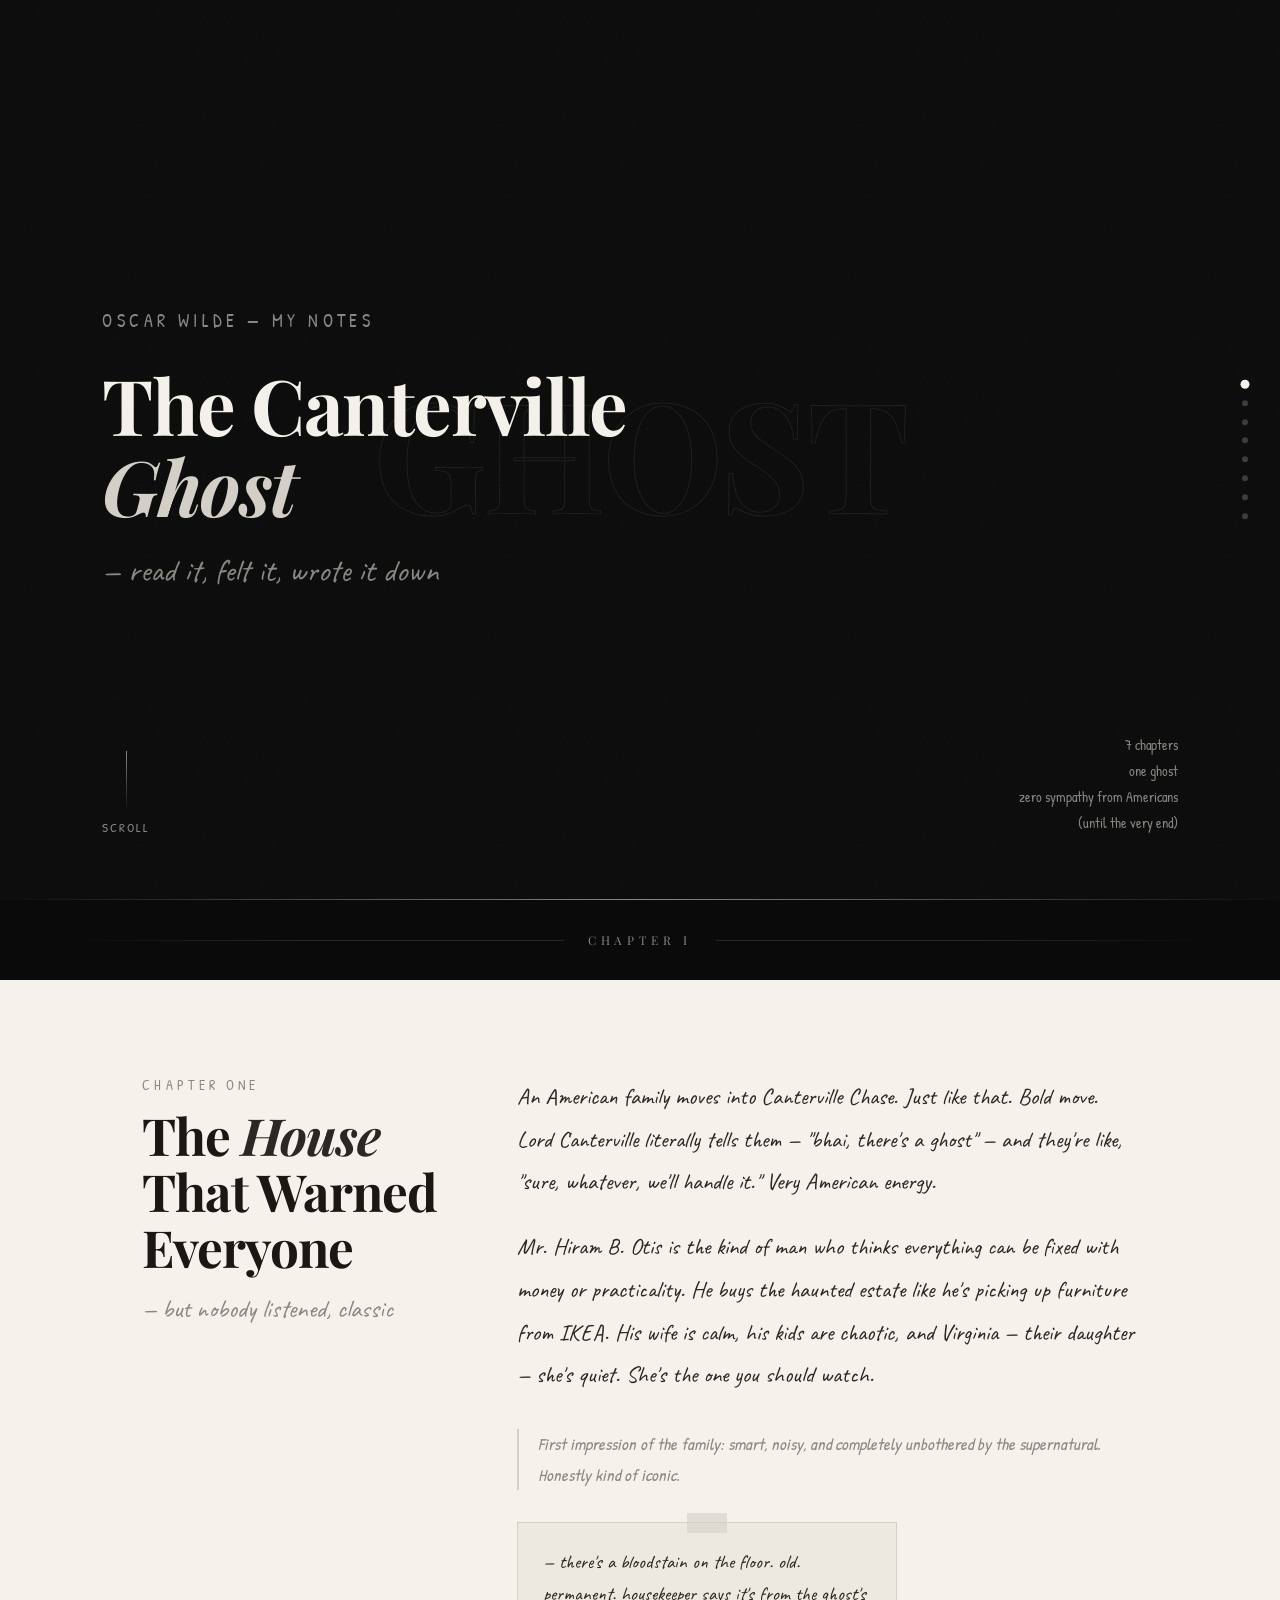
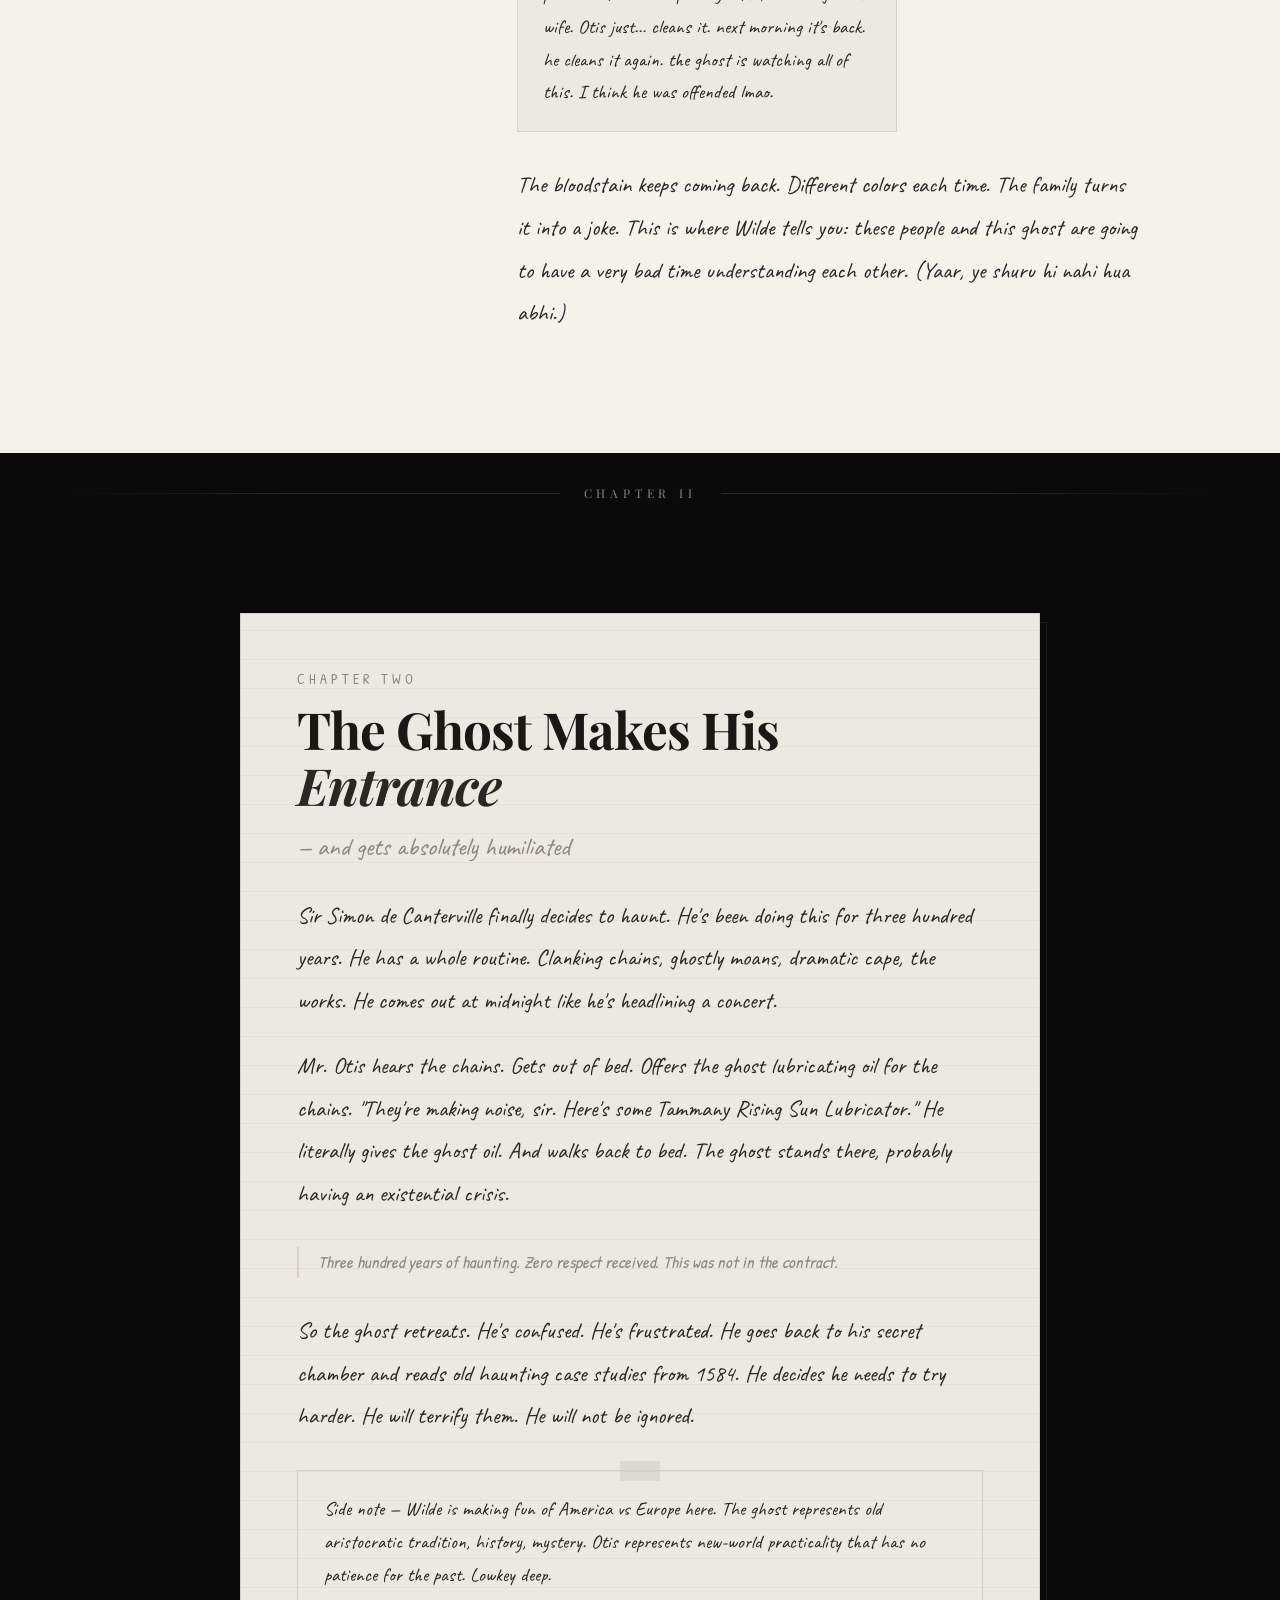
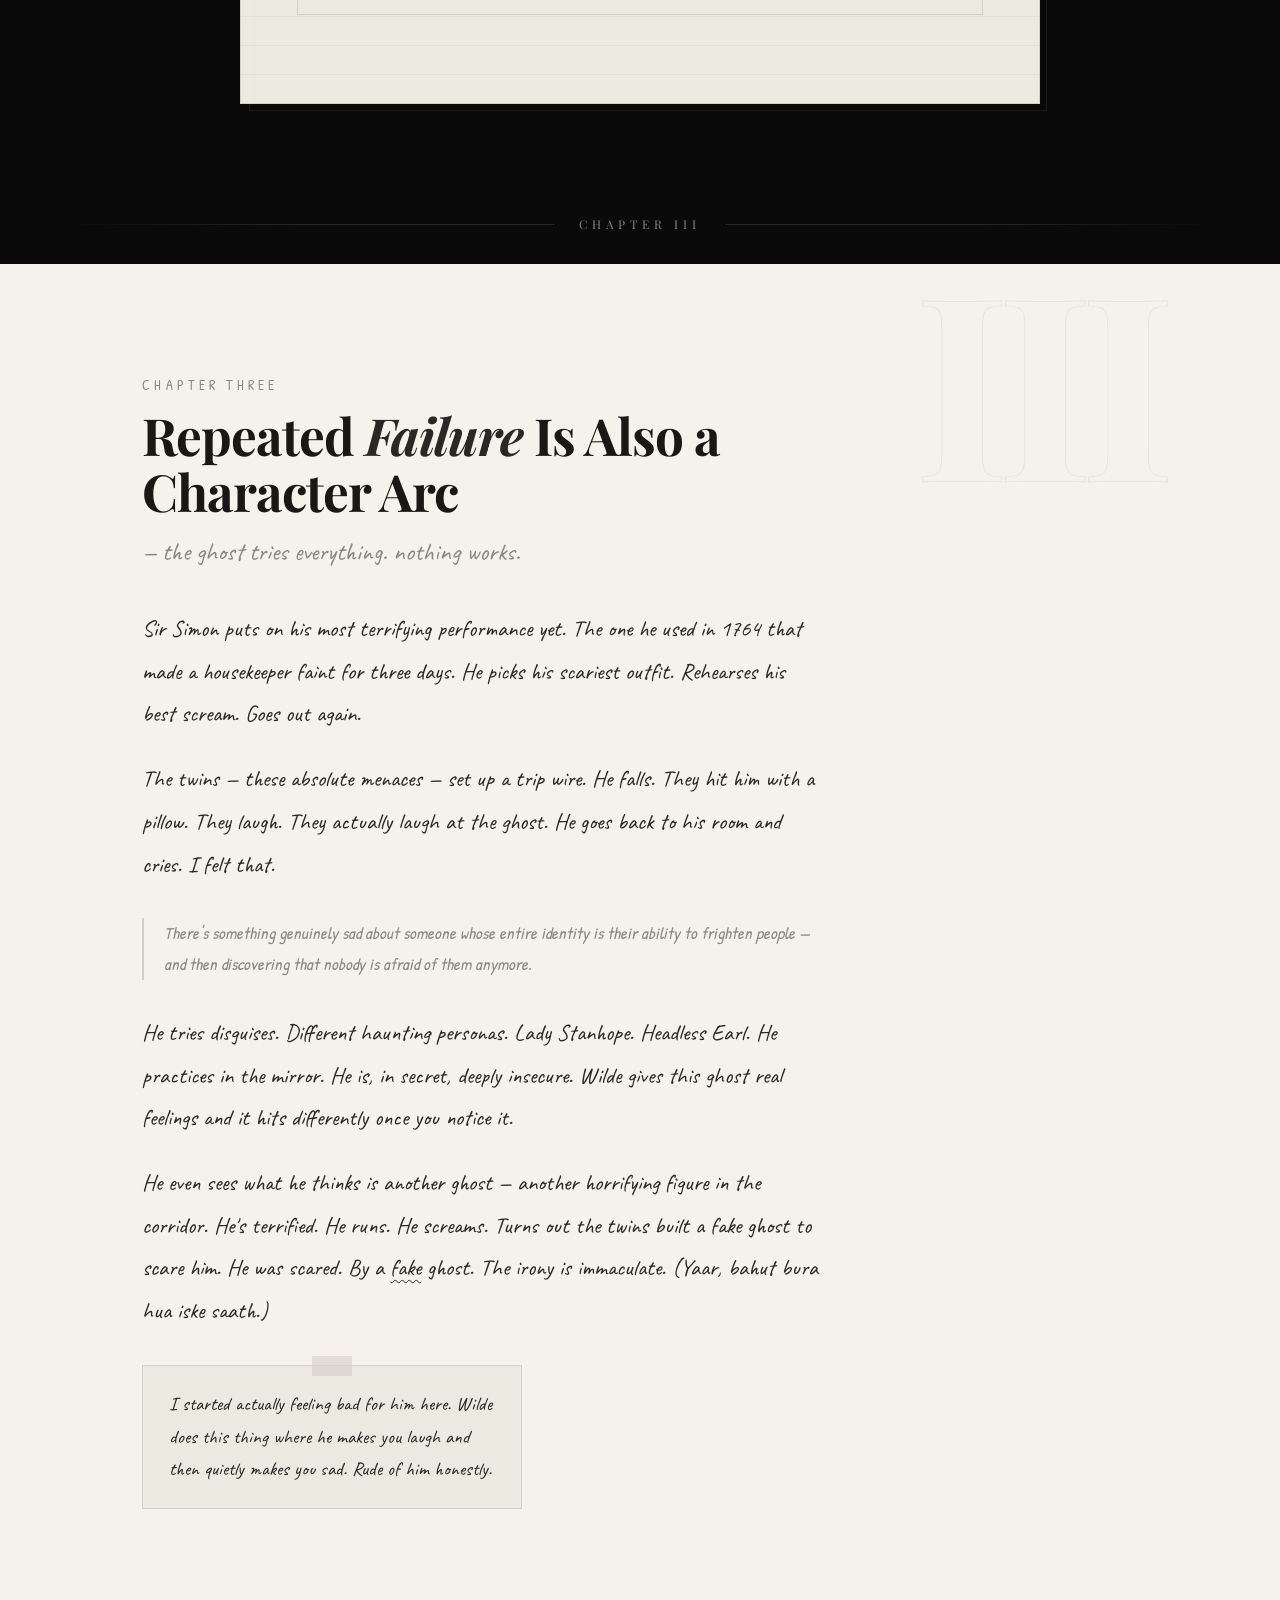
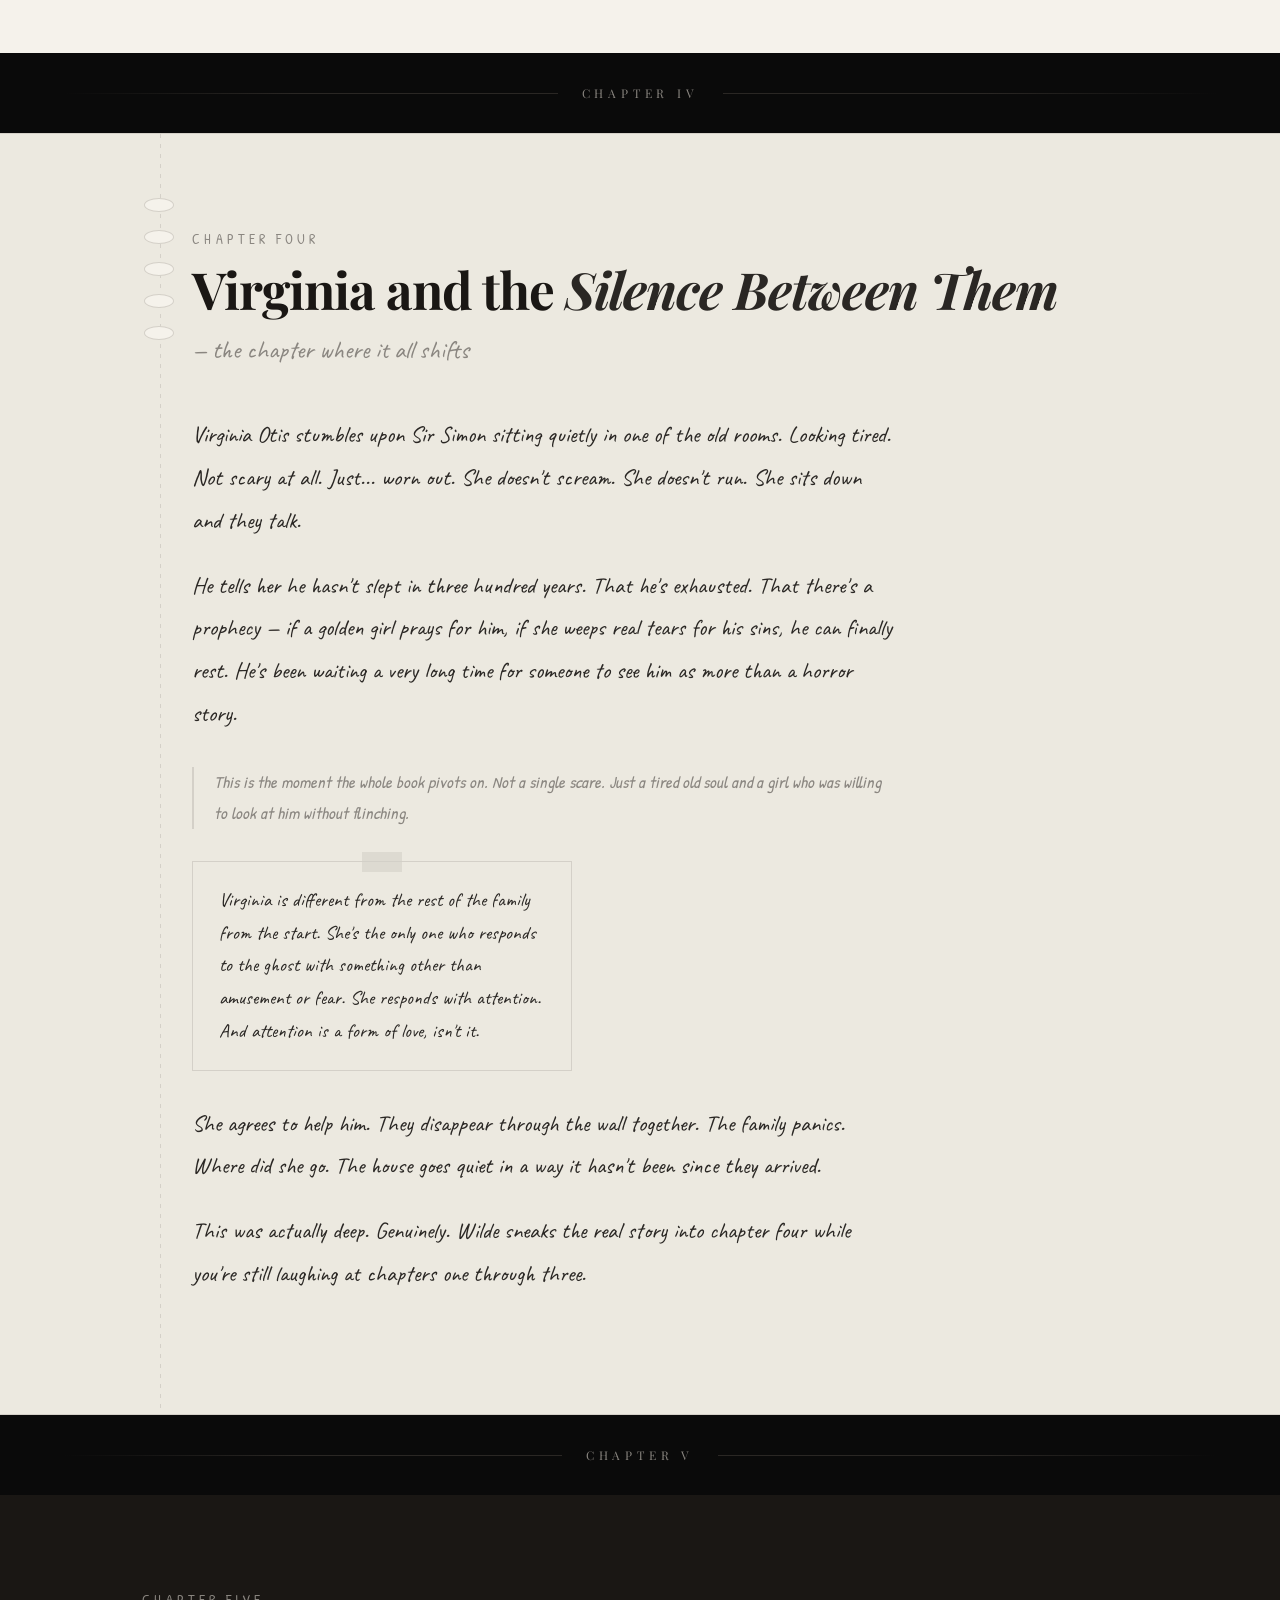
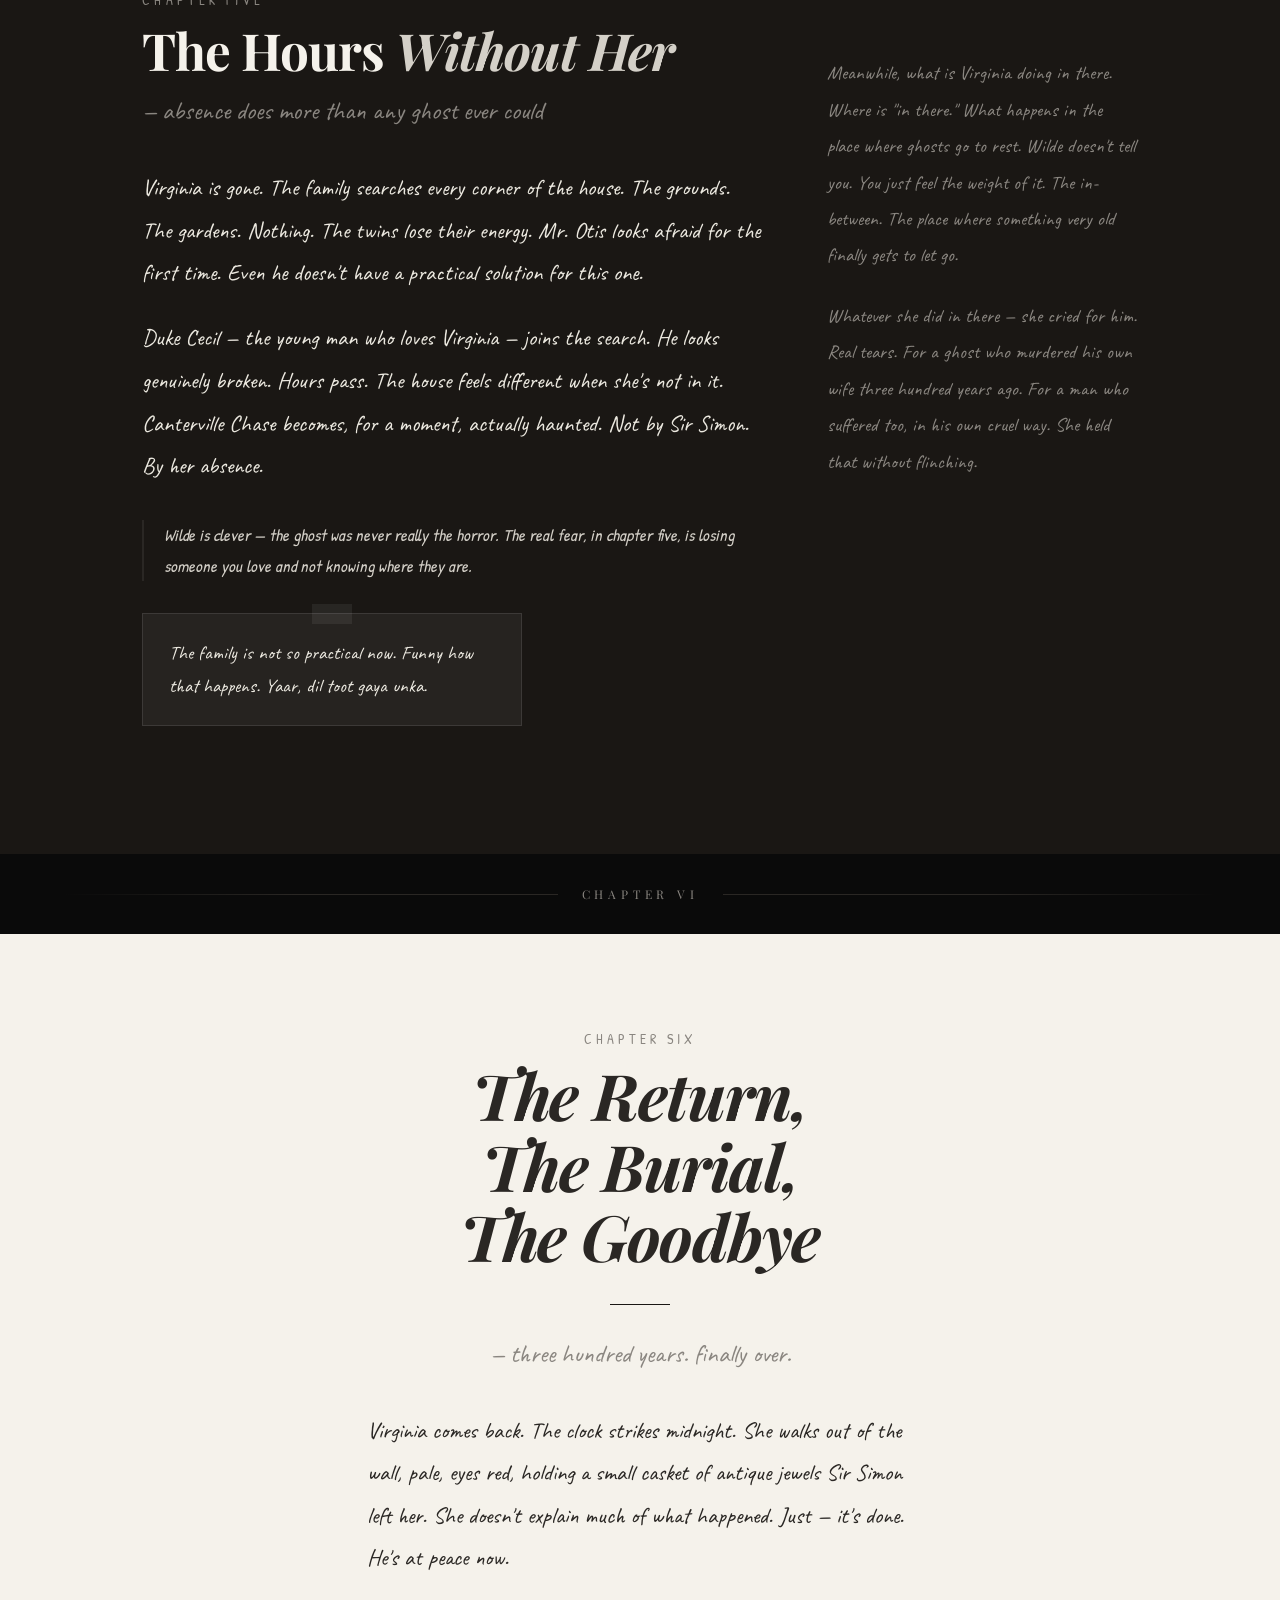
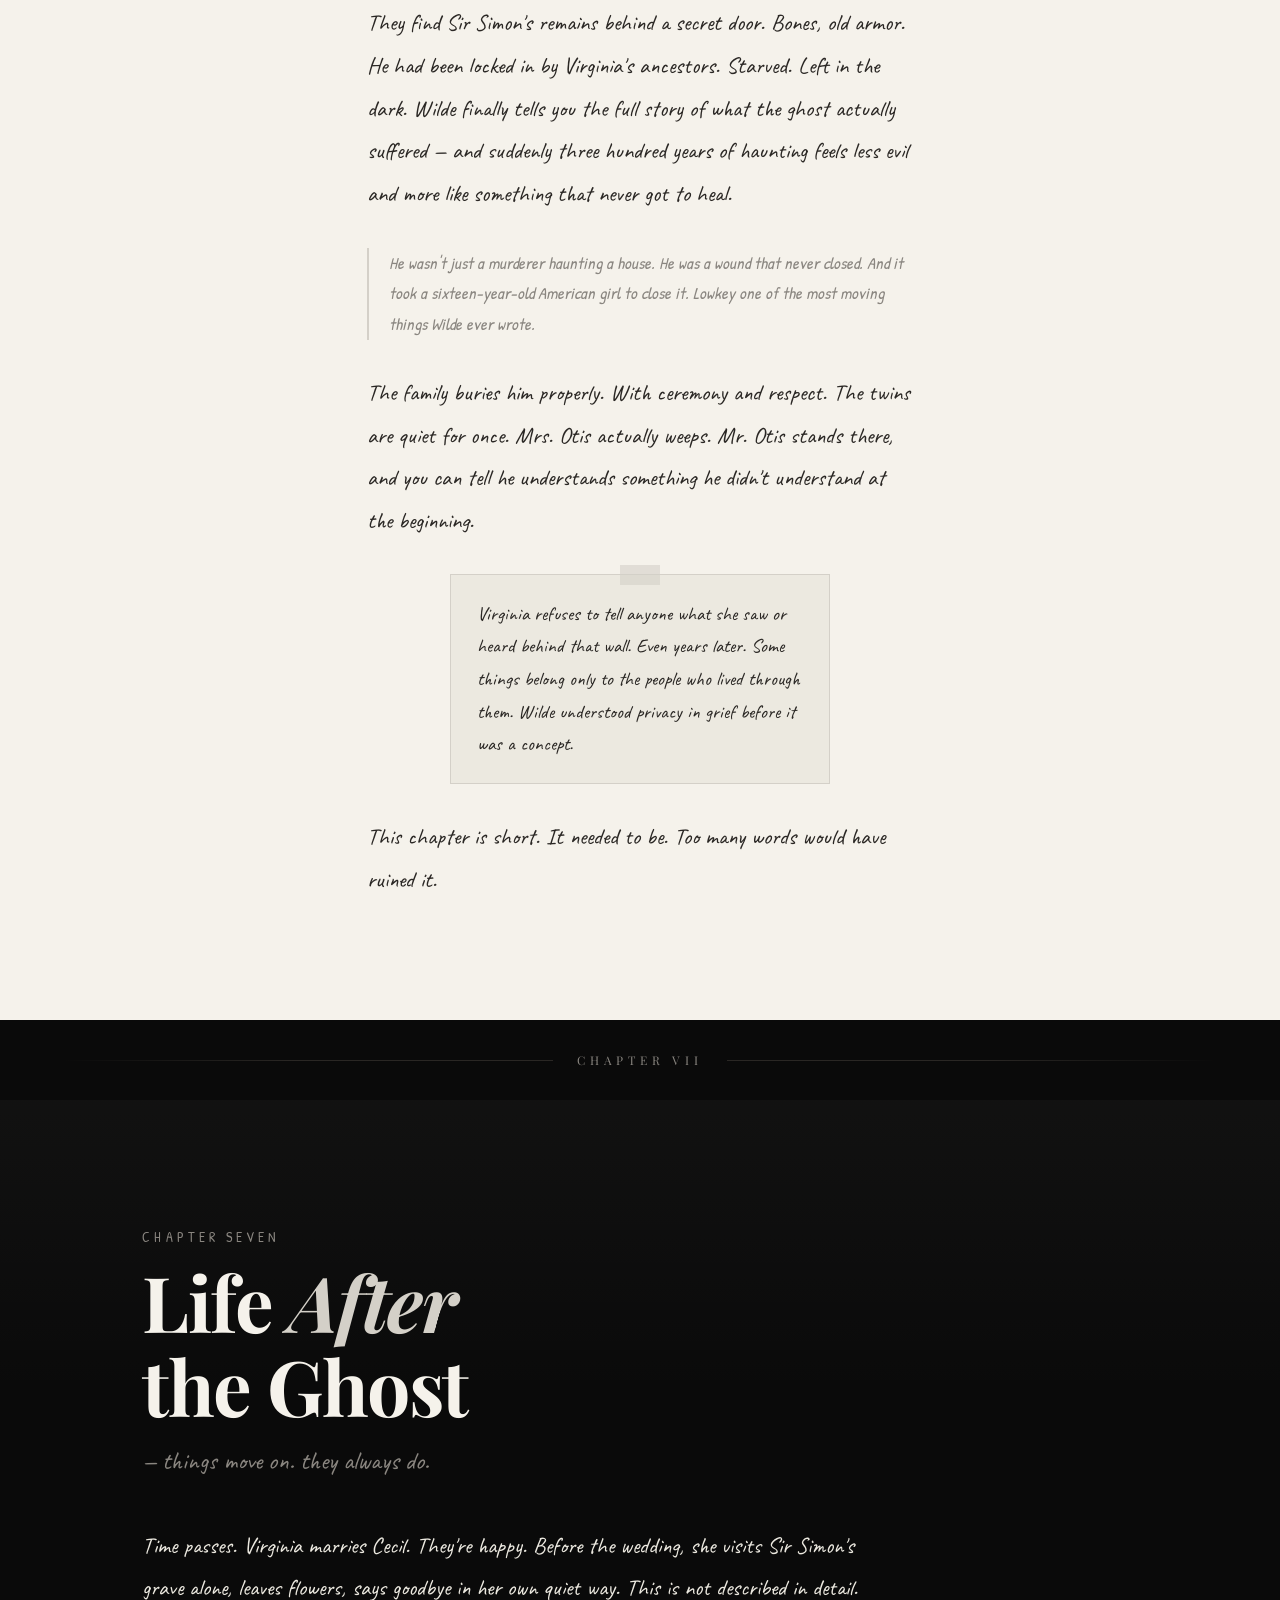
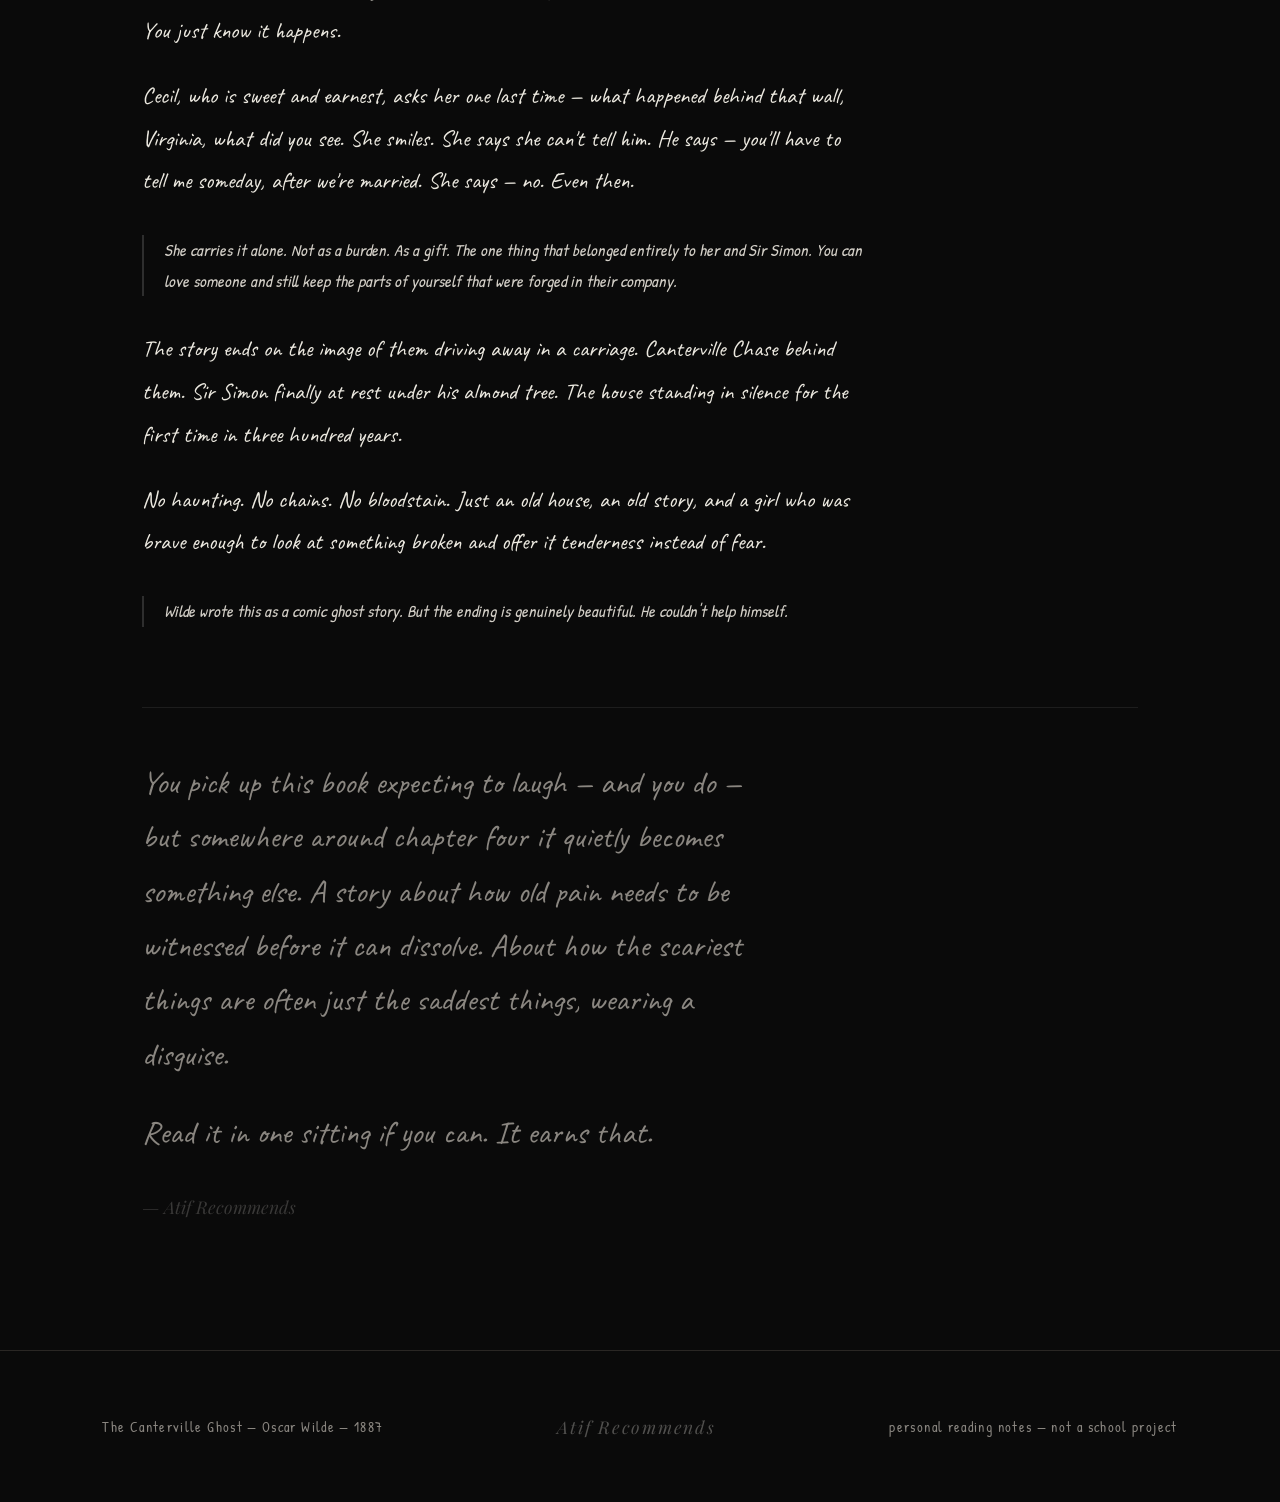
==== canterville-ghost.html @ a8691c20 "add canterville ghost summary page" ====
<!DOCTYPE html>
<html lang="en">
<head>
<meta charset="UTF-8">
<meta name="viewport" content="width=device-width, initial-scale=1.0">
<title>The Canterville Ghost — My Way</title>
<link rel="preconnect" href="https://fonts.googleapis.com">
<link href="https://fonts.googleapis.com/css2?family=Caveat:wght@400;600;700&family=Patrick+Hand&family=Playfair+Display:ital,wght@0,400;0,700;1,400&family=Cormorant+Garamond:ital,wght@0,300;0,400;1,300;1,400&display=swap" rel="stylesheet">

<style>
  :root {
    --black: #0a0a0a;
    --white: #f5f2eb;
    --off-white: #ece9e0;
    --light-gray: #d4d0c8;
    --mid-gray: #8a8680;
    --dark-gray: #2a2724;
    --ink: #1a1714;
  }

  * {
    margin: 0;
    padding: 0;
    box-sizing: border-box;
  }

  html {
    scroll-behavior: smooth;
  }

  body {
    background-color: var(--black);
    color: var(--ink);
    font-family: 'Cormorant Garamond', serif;
    overflow-x: hidden;
    cursor: default;
  }

  /* GRAIN OVERLAY */
  body::before {
    content: '';
    position: fixed;
    top: 0; left: 0;
    width: 100%; height: 100%;
    pointer-events: none;
    z-index: 9999;
    opacity: 0.045;
    background-image: url("data:image/svg+xml,%3Csvg viewBox='0 0 256 256' xmlns='http://www.w3.org/2000/svg'%3E%3Cfilter id='noise'%3E%3CfeTurbulence type='fractalNoise' baseFrequency='0.9' numOctaves='4' stitchTiles='stitch'/%3E%3C/filter%3E%3Crect width='100%25' height='100%25' filter='url(%23noise)'/%3E%3C/svg%3E");
    background-repeat: repeat;
    background-size: 180px;
  }

  /* LANDING SECTION */
  .landing {
    min-height: 100vh;
    background-color: var(--black);
    display: flex;
    flex-direction: column;
    justify-content: center;
    align-items: flex-start;
    padding: 0 8vw;
    position: relative;
    overflow: hidden;
  }

  .landing::after {
    content: '';
    position: absolute;
    bottom: 0; left: 0;
    width: 100%; height: 1px;
    background: linear-gradient(90deg, transparent, var(--mid-gray), transparent);
  }

  .landing-ghost-text {
    font-family: 'Playfair Display', serif;
    font-size: clamp(5rem, 12vw, 14rem);
    font-weight: 700;
    color: transparent;
    -webkit-text-stroke: 1px rgba(245, 242, 235, 0.08);
    position: absolute;
    top: 50%;
    left: 50%;
    transform: translate(-50%, -50%);
    white-space: nowrap;
    letter-spacing: -0.02em;
    pointer-events: none;
    user-select: none;
  }

  .landing-eyebrow {
    font-family: 'Patrick Hand', cursive;
    font-size: clamp(0.85rem, 1.5vw, 1.1rem);
    color: var(--mid-gray);
    letter-spacing: 0.25em;
    text-transform: uppercase;
    margin-bottom: 2rem;
    opacity: 0;
    transform: translateY(20px);
    animation: fadeUp 1s ease 0.3s forwards;
  }

  .landing-title {
    font-family: 'Playfair Display', serif;
    font-size: clamp(2.5rem, 6vw, 7rem);
    font-weight: 700;
    color: var(--white);
    line-height: 1.05;
    letter-spacing: -0.02em;
    max-width: 900px;
    opacity: 0;
    transform: translateY(30px);
    animation: fadeUp 1.1s ease 0.5s forwards;
  }

  .landing-title em {
    font-style: italic;
    color: var(--light-gray);
  }

  .landing-subtitle {
    font-family: 'Caveat', cursive;
    font-size: clamp(1.1rem, 2.5vw, 2rem);
    color: var(--mid-gray);
    margin-top: 1.5rem;
    opacity: 0;
    transform: translateY(20px);
    animation: fadeUp 1s ease 0.8s forwards;
  }

  .landing-meta {
    position: absolute;
    bottom: 4rem;
    right: 8vw;
    text-align: right;
    opacity: 0;
    animation: fadeUp 1s ease 1.2s forwards;
  }

  .landing-meta p {
    font-family: 'Patrick Hand', cursive;
    font-size: 0.9rem;
    color: var(--mid-gray);
    line-height: 1.8;
  }

  .scroll-hint {
    position: absolute;
    bottom: 4rem;
    left: 8vw;
    opacity: 0;
    animation: fadeUp 1s ease 1.5s forwards;
    display: flex;
    flex-direction: column;
    align-items: center;
    gap: 0.5rem;
  }

  .scroll-hint span {
    font-family: 'Patrick Hand', cursive;
    font-size: 0.8rem;
    color: var(--mid-gray);
    letter-spacing: 0.15em;
    text-transform: uppercase;
  }

  .scroll-line {
    width: 1px;
    height: 60px;
    background: linear-gradient(to bottom, var(--mid-gray), transparent);
    animation: scrollPulse 2s ease-in-out infinite;
  }

  @keyframes scrollPulse {
    0%, 100% { opacity: 0.4; transform: scaleY(1); }
    50% { opacity: 1; transform: scaleY(1.2); }
  }

  /* PAGE DIVIDER */
  .page-divider {
    width: 100%;
    height: 80px;
    background-color: var(--black);
    display: flex;
    align-items: center;
    justify-content: center;
    position: relative;
    overflow: hidden;
  }

  .page-divider::before {
    content: '';
    position: absolute;
    top: 50%;
    left: 5%;
    right: 5%;
    height: 1px;
    background: linear-gradient(90deg, transparent, var(--dark-gray) 20%, var(--dark-gray) 80%, transparent);
  }

  .page-divider .chapter-number {
    font-family: 'Playfair Display', serif;
    font-size: 0.75rem;
    letter-spacing: 0.4em;
    text-transform: uppercase;
    color: var(--mid-gray);
    background-color: var(--black);
    padding: 0 1.5rem;
    position: relative;
    z-index: 1;
  }

  /* CHAPTER SECTIONS */
  .chapter {
    background-color: var(--white);
    position: relative;
    overflow: hidden;
  }

  .chapter-inner {
    max-width: 1200px;
    margin: 0 auto;
    padding: 6rem 8vw;
  }

  .chapter-header {
    margin-bottom: 3rem;
  }

  .chapter-num {
    font-family: 'Patrick Hand', cursive;
    font-size: 0.85rem;
    letter-spacing: 0.3em;
    text-transform: uppercase;
    color: var(--mid-gray);
    margin-bottom: 0.8rem;
    display: block;
  }

  .chapter-title {
    font-family: 'Playfair Display', serif;
    font-size: clamp(2rem, 4vw, 3.5rem);
    font-weight: 700;
    color: var(--ink);
    line-height: 1.1;
    letter-spacing: -0.02em;
  }

  .chapter-title em {
    font-style: italic;
    color: var(--dark-gray);
  }

  .chapter-tagline {
    font-family: 'Caveat', cursive;
    font-size: clamp(1.1rem, 2vw, 1.6rem);
    color: var(--mid-gray);
    margin-top: 1rem;
    font-weight: 400;
  }

  .chapter-body {
    font-family: 'Caveat', cursive;
    font-size: clamp(1.1rem, 1.8vw, 1.45rem);
    color: var(--dark-gray);
    line-height: 1.85;
  }

  .chapter-body p {
    margin-bottom: 1.4rem;
  }

  .punch {
    font-family: 'Patrick Hand', cursive;
    font-size: clamp(0.85rem, 1.3vw, 1.05rem);
    color: var(--mid-gray);
    border-left: 2px solid var(--light-gray);
    padding-left: 1.2rem;
    margin: 2rem 0;
    font-style: italic;
    display: block;
  }

  /* VISUAL VARIATIONS PER CHAPTER */

  /* Chapter 1 — full white, tight layout */
  .ch1 {
    background-color: var(--white);
  }

  .ch1 .chapter-inner {
    display: grid;
    grid-template-columns: 1fr 2fr;
    gap: 4rem;
    align-items: start;
  }

  .ch1 .chapter-header {
    position: sticky;
    top: 3rem;
  }

  /* Chapter 2 — off-white, bordered card */
  .ch2 {
    background-color: var(--black);
  }

  .ch2 .chapter-inner {
    padding-top: 5rem;
    padding-bottom: 5rem;
  }

  .ch2 .chapter-card {
    background-color: var(--off-white);
    border: 1px solid var(--light-gray);
    padding: 3.5rem;
    max-width: 800px;
    margin: 0 auto;
    position: relative;
  }

  .ch2 .chapter-card::before {
    content: '';
    position: absolute;
    top: 8px; left: 8px; right: -8px; bottom: -8px;
    border: 1px solid rgba(255,255,255,0.07);
    pointer-events: none;
  }

  .ch2 .chapter-card::after {
    content: '';
    position: absolute;
    top: 0; left: 0; right: 0; bottom: 0;
    background: repeating-linear-gradient(
      0deg,
      transparent,
      transparent 28px,
      rgba(0,0,0,0.04) 28px,
      rgba(0,0,0,0.04) 29px
    );
    pointer-events: none;
  }

  /* Chapter 3 — split layout, large number */
  .ch3 {
    background-color: var(--white);
  }

  .ch3 .chapter-inner {
    padding-top: 7rem;
    padding-bottom: 7rem;
    position: relative;
  }

  .ch3 .bg-number {
    position: absolute;
    top: -1rem;
    right: 6vw;
    font-family: 'Playfair Display', serif;
    font-size: clamp(8rem, 20vw, 22rem);
    font-weight: 700;
    color: transparent;
    -webkit-text-stroke: 1px rgba(0,0,0,0.06);
    line-height: 1;
    pointer-events: none;
    user-select: none;
    letter-spacing: -0.05em;
  }

  .ch3 .content-wrap {
    max-width: 680px;
  }

  /* Chapter 4 — notebook spiral feel */
  .ch4 {
    background-color: var(--off-white);
    border-top: 1px solid var(--light-gray);
    border-bottom: 1px solid var(--light-gray);
  }

  .ch4 .chapter-inner {
    padding-left: calc(8vw + 50px);
    position: relative;
  }

  .ch4 .spiral-line {
    position: absolute;
    left: calc(8vw + 18px);
    top: 0;
    bottom: 0;
    width: 1px;
    background: repeating-linear-gradient(
      to bottom,
      var(--light-gray) 0px,
      var(--light-gray) 4px,
      transparent 4px,
      transparent 10px
    );
  }

  .ch4 .spiral-dots {
    position: absolute;
    left: calc(8vw + 2px);
    top: 4rem;
    display: flex;
    flex-direction: column;
    gap: 18px;
  }

  .ch4 .spiral-dot {
    width: 30px;
    height: 14px;
    border: 1px solid var(--light-gray);
    border-radius: 50%;
    background: var(--white);
  }

  /* Chapter 5 — inverted section */
  .ch5 {
    background-color: var(--ink);
    color: var(--white);
  }

  .ch5 .chapter-num {
    color: var(--mid-gray);
  }

  .ch5 .chapter-title {
    color: var(--white);
  }

  .ch5 .chapter-title em {
    color: var(--light-gray);
  }

  .ch5 .chapter-tagline {
    color: var(--mid-gray);
  }

  .ch5 .chapter-body {
    color: var(--off-white);
  }

  .ch5 .punch {
    color: var(--light-gray);
    border-left-color: var(--dark-gray);
  }

  .ch5 .chapter-inner {
    display: grid;
    grid-template-columns: 2fr 1fr;
    gap: 4rem;
    align-items: start;
  }

  /* Chapter 6 — centered, editorial */
  .ch6 {
    background-color: var(--white);
  }

  .ch6 .chapter-inner {
    text-align: center;
    max-width: 750px;
  }

  .ch6 .chapter-body {
    text-align: left;
  }

  .ch6 .chapter-title {
    font-size: clamp(2.5rem, 5vw, 5rem);
  }

  .ch6 .rule-line {
    width: 60px;
    height: 1px;
    background-color: var(--ink);
    margin: 2rem auto;
  }

  /* Chapter 7 — ending section, dramatic */
  .ch7 {
    background-color: var(--black);
    position: relative;
    overflow: hidden;
  }

  .ch7::before {
    content: '';
    position: absolute;
    top: 0; left: 0; right: 0;
    height: 300px;
    background: linear-gradient(to bottom, rgba(245,242,235,0.03), transparent);
  }

  .ch7 .chapter-inner {
    padding-top: 8rem;
    padding-bottom: 8rem;
    position: relative;
  }

  .ch7 .chapter-num {
    color: var(--mid-gray);
  }

  .ch7 .chapter-title {
    color: var(--white);
    font-size: clamp(2.8rem, 6vw, 6rem);
  }

  .ch7 .chapter-title em {
    color: var(--light-gray);
  }

  .ch7 .chapter-tagline {
    color: var(--mid-gray);
  }

  .ch7 .chapter-body {
    color: var(--off-white);
    max-width: 720px;
  }

  .ch7 .punch {
    color: var(--light-gray);
    border-left-color: rgba(255,255,255,0.15);
  }

  .ch7 .end-note {
    margin-top: 5rem;
    padding-top: 3rem;
    border-top: 1px solid rgba(255,255,255,0.08);
  }

  .ch7 .end-note p {
    font-family: 'Caveat', cursive;
    font-size: clamp(1.3rem, 2.5vw, 2rem);
    color: var(--mid-gray);
    max-width: 600px;
    line-height: 1.7;
  }

  .ch7 .end-note .final-sign {
    margin-top: 2rem;
    font-family: 'Playfair Display', serif;
    font-style: italic;
    font-size: 1.1rem;
    color: rgba(245,242,235,0.2);
  }

  /* STICKY NOTE COMPONENT */
  .sticky-note {
    background-color: var(--off-white);
    border: 1px solid var(--light-gray);
    padding: 1.4rem 1.6rem;
    font-family: 'Caveat', cursive;
    font-size: clamp(1rem, 1.5vw, 1.25rem);
    color: var(--dark-gray);
    line-height: 1.7;
    position: relative;
    margin: 2rem 0;
    max-width: 380px;
  }

  .sticky-note::before {
    content: '';
    position: absolute;
    top: -10px;
    left: 50%;
    transform: translateX(-50%);
    width: 40px;
    height: 20px;
    background-color: var(--light-gray);
    opacity: 0.6;
  }

  .ch5 .sticky-note,
  .ch7 .sticky-note {
    background-color: rgba(255,255,255,0.05);
    border-color: rgba(255,255,255,0.1);
    color: var(--off-white);
  }

  .ch5 .sticky-note::before,
  .ch7 .sticky-note::before {
    background-color: rgba(255,255,255,0.1);
  }

  /* UNDERLINE SCRIBBLE */
  .scribble-underline {
    text-decoration: underline;
    text-decoration-style: wavy;
    text-underline-offset: 4px;
    text-decoration-thickness: 1px;
  }

  /* SCROLL REVEAL ANIMATION */
  .reveal {
    opacity: 0;
    transform: translateY(40px);
    transition: opacity 0.9s ease, transform 0.9s ease;
  }

  .reveal.visible {
    opacity: 1;
    transform: translateY(0);
  }

  .reveal-left {
    opacity: 0;
    transform: translateX(-30px);
    transition: opacity 0.9s ease, transform 0.9s ease;
  }

  .reveal-left.visible {
    opacity: 1;
    transform: translateX(0);
  }

  /* FOOTER */
  .footer {
    background-color: var(--black);
    padding: 4rem 8vw;
    border-top: 1px solid var(--dark-gray);
    display: flex;
    justify-content: space-between;
    align-items: center;
    flex-wrap: wrap;
    gap: 1rem;
  }

  .footer p {
    font-family: 'Patrick Hand', cursive;
    font-size: 0.85rem;
    color: var(--mid-gray);
    letter-spacing: 0.1em;
  }

  .footer .brand {
    font-family: 'Playfair Display', serif;
    font-style: italic;
    color: rgba(245,242,235,0.3);
    font-size: 1.1rem;
  }

  /* NAV DOT */
  .side-nav {
    position: fixed;
    right: 2rem;
    top: 50%;
    transform: translateY(-50%);
    display: flex;
    flex-direction: column;
    gap: 0.8rem;
    z-index: 100;
  }

  .side-nav a {
    width: 6px;
    height: 6px;
    border-radius: 50%;
    background-color: rgba(255,255,255,0.2);
    display: block;
    transition: all 0.3s ease;
    position: relative;
  }

  .side-nav a:hover,
  .side-nav a.active {
    background-color: var(--white);
    transform: scale(1.5);
  }

  .side-nav a::after {
    content: attr(data-label);
    position: absolute;
    right: 16px;
    top: 50%;
    transform: translateY(-50%);
    font-family: 'Patrick Hand', cursive;
    font-size: 0.7rem;
    color: var(--mid-gray);
    white-space: nowrap;
    opacity: 0;
    transition: opacity 0.3s ease;
    pointer-events: none;
  }

  .side-nav a:hover::after {
    opacity: 1;
  }

  /* KEYFRAMES */
  @keyframes fadeUp {
    to {
      opacity: 1;
      transform: translateY(0);
    }
  }

  /* MOBILE */
  @media (max-width: 768px) {
    .ch1 .chapter-inner {
      grid-template-columns: 1fr;
      gap: 2rem;
    }

    .ch1 .chapter-header {
      position: static;
    }

    .ch5 .chapter-inner {
      grid-template-columns: 1fr;
      gap: 2rem;
    }

    .ch4 .spiral-dots {
      display: none;
    }

    .ch2 .chapter-card {
      padding: 2rem;
    }

    .side-nav {
      display: none;
    }

    .landing-meta {
      display: none;
    }

    .footer {
      flex-direction: column;
      text-align: center;
    }
  }

  @media (max-width: 480px) {
    .chapter-inner {
      padding: 4rem 6vw;
    }

    .ch4 .chapter-inner {
      padding-left: 6vw;
    }
  }
</style>
</head>

<body>

<!-- SIDE NAV -->
<nav class="side-nav" aria-label="Chapter navigation">
  <a href="#landing" data-label="Cover"></a>
  <a href="#ch1" data-label="Chapter I"></a>
  <a href="#ch2" data-label="Chapter II"></a>
  <a href="#ch3" data-label="Chapter III"></a>
  <a href="#ch4" data-label="Chapter IV"></a>
  <a href="#ch5" data-label="Chapter V"></a>
  <a href="#ch6" data-label="Chapter VI"></a>
  <a href="#ch7" data-label="Chapter VII"></a>
</nav>

<!-- LANDING -->
<section class="landing" id="landing">
  <div class="landing-ghost-text">GHOST</div>
  <p class="landing-eyebrow">Oscar Wilde &mdash; My Notes</p>
  <h1 class="landing-title">The Canterville<br><em>Ghost</em></h1>
  <p class="landing-subtitle">— read it, felt it, wrote it down</p>

  <div class="landing-meta">
    <p>7 chapters</p>
    <p>one ghost</p>
    <p>zero sympathy from Americans</p>
    <p>(until the very end)</p>
  </div>

  <div class="scroll-hint">
    <div class="scroll-line"></div>
    <span>scroll</span>
  </div>
</section>

<!-- DIVIDER 1 -->
<div class="page-divider">
  <span class="chapter-number">Chapter I</span>
</div>

<!-- CHAPTER 1 -->
<section class="chapter ch1" id="ch1">
  <div class="chapter-inner">
    <div class="chapter-header reveal-left">
      <span class="chapter-num">Chapter One</span>
      <h2 class="chapter-title">The <em>House</em> That Warned Everyone</h2>
      <p class="chapter-tagline">— but nobody listened, classic</p>
    </div>

    <div class="chapter-body reveal">
      <p>An American family moves into Canterville Chase. Just like that. Bold move. Lord Canterville literally tells them — "bhai, there's a ghost" — and they're like, "sure, whatever, we'll handle it." Very American energy.</p>

      <p>Mr. Hiram B. Otis is the kind of man who thinks everything can be fixed with money or practicality. He buys the haunted estate like he's picking up furniture from IKEA. His wife is calm, his kids are chaotic, and Virginia — their daughter — she's quiet. She's the one you should watch.</p>

      <span class="punch">First impression of the family: smart, noisy, and completely unbothered by the supernatural. Honestly kind of iconic.</span>

      <div class="sticky-note">
        — there's a bloodstain on the floor. old. permanent. housekeeper says it's from the ghost's wife. Otis just... cleans it. next morning it's back. he cleans it again. the ghost is watching all of this. I think he was offended lmao.
      </div>

      <p>The bloodstain keeps coming back. Different colors each time. The family turns it into a joke. This is where Wilde tells you: these people and this ghost are going to have a very bad time understanding each other. (Yaar, ye shuru hi nahi hua abhi.)</p>
    </div>
  </div>
</section>

<!-- DIVIDER 2 -->
<div class="page-divider">
  <span class="chapter-number">Chapter II</span>
</div>

<!-- CHAPTER 2 -->
<section class="chapter ch2" id="ch2">
  <div class="chapter-inner">
    <div class="chapter-card reveal">
      <span class="chapter-num">Chapter Two</span>
      <h2 class="chapter-title">The Ghost Makes His <em>Entrance</em></h2>
      <p class="chapter-tagline">— and gets absolutely humiliated</p>

      <div class="chapter-body" style="margin-top: 2rem;">
        <p>Sir Simon de Canterville finally decides to haunt. He's been doing this for three hundred years. He has a whole routine. Clanking chains, ghostly moans, dramatic cape, the works. He comes out at midnight like he's headlining a concert.</p>

        <p>Mr. Otis hears the chains. Gets out of bed. Offers the ghost lubricating oil for the chains. "They're making noise, sir. Here's some Tammany Rising Sun Lubricator." He literally gives the ghost oil. And walks back to bed. The ghost stands there, probably having an existential crisis.</p>

        <span class="punch">Three hundred years of haunting. Zero respect received. This was not in the contract.</span>

        <p>So the ghost retreats. He's confused. He's frustrated. He goes back to his secret chamber and reads old haunting case studies from 1584. He decides he needs to try harder. He will terrify them. He will not be ignored.</p>

        <div class="sticky-note" style="max-width: 100%;">
          Side note — Wilde is making fun of America vs Europe here. The ghost represents old aristocratic tradition, history, mystery. Otis represents new-world practicality that has no patience for the past. Lowkey deep.
        </div>
      </div>
    </div>
  </div>
</section>

<!-- DIVIDER 3 -->
<div class="page-divider">
  <span class="chapter-number">Chapter III</span>
</div>

<!-- CHAPTER 3 -->
<section class="chapter ch3" id="ch3">
  <div class="chapter-inner">
    <div class="bg-number">III</div>
    <div class="content-wrap reveal">
      <span class="chapter-num">Chapter Three</span>
      <h2 class="chapter-title">Repeated <em>Failure</em> Is Also a Character Arc</h2>
      <p class="chapter-tagline">— the ghost tries everything. nothing works.</p>

      <div class="chapter-body" style="margin-top: 2.5rem;">
        <p>Sir Simon puts on his most terrifying performance yet. The one he used in 1764 that made a housekeeper faint for three days. He picks his scariest outfit. Rehearses his best scream. Goes out again.</p>

        <p>The twins — these absolute menaces — set up a trip wire. He falls. They hit him with a pillow. They laugh. They actually laugh at the ghost. He goes back to his room and cries. I felt that.</p>

        <span class="punch">There's something genuinely sad about someone whose entire identity is their ability to frighten people — and then discovering that nobody is afraid of them anymore.</span>

        <p>He tries disguises. Different haunting personas. Lady Stanhope. Headless Earl. He practices in the mirror. He is, in secret, deeply insecure. Wilde gives this ghost real feelings and it hits differently once you notice it.</p>

        <p>He even sees what he thinks is another ghost — another horrifying figure in the corridor. He's terrified. He runs. He screams. Turns out the twins built a fake ghost to scare him. He was scared. By a <span class="scribble-underline">fake</span> ghost. The irony is immaculate. (Yaar, bahut bura hua iske saath.)</p>

        <div class="sticky-note">
          I started actually feeling bad for him here. Wilde does this thing where he makes you laugh and then quietly makes you sad. Rude of him honestly.
        </div>
      </div>
    </div>
  </div>
</section>

<!-- DIVIDER 4 -->
<div class="page-divider">
  <span class="chapter-number">Chapter IV</span>
</div>

<!-- CHAPTER 4 -->
<section class="chapter ch4" id="ch4">
  <div class="chapter-inner">
    <div class="spiral-line"></div>
    <div class="spiral-dots">
      <div class="spiral-dot"></div>
      <div class="spiral-dot"></div>
      <div class="spiral-dot"></div>
      <div class="spiral-dot"></div>
      <div class="spiral-dot"></div>
    </div>

    <div class="chapter-header reveal">
      <span class="chapter-num">Chapter Four</span>
      <h2 class="chapter-title">Virginia and the <em>Silence Between Them</em></h2>
      <p class="chapter-tagline">— the chapter where it all shifts</p>
    </div>

    <div class="chapter-body reveal" style="max-width: 700px; margin-top: 2rem;">
      <p>Virginia Otis stumbles upon Sir Simon sitting quietly in one of the old rooms. Looking tired. Not scary at all. Just... worn out. She doesn't scream. She doesn't run. She sits down and they talk.</p>

      <p>He tells her he hasn't slept in three hundred years. That he's exhausted. That there's a prophecy — if a golden girl prays for him, if she weeps real tears for his sins, he can finally rest. He's been waiting a very long time for someone to see him as more than a horror story.</p>

      <span class="punch">This is the moment the whole book pivots on. Not a single scare. Just a tired old soul and a girl who was willing to look at him without flinching.</span>

      <div class="sticky-note">
        Virginia is different from the rest of the family from the start. She's the only one who responds to the ghost with something other than amusement or fear. She responds with attention. And attention is a form of love, isn't it.
      </div>

      <p>She agrees to help him. They disappear through the wall together. The family panics. Where did she go. The house goes quiet in a way it hasn't been since they arrived.</p>

      <p>This was actually deep. Genuinely. Wilde sneaks the real story into chapter four while you're still laughing at chapters one through three.</p>
    </div>
  </div>
</section>

<!-- DIVIDER 5 -->
<div class="page-divider">
  <span class="chapter-number">Chapter V</span>
</div>

<!-- CHAPTER 5 -->
<section class="chapter ch5" id="ch5">
  <div class="chapter-inner">
    <div class="chapter-left reveal">
      <span class="chapter-num">Chapter Five</span>
      <h2 class="chapter-title">The Hours <em>Without Her</em></h2>
      <p class="chapter-tagline">— absence does more than any ghost ever could</p>

      <div class="chapter-body" style="margin-top: 2.5rem;">
        <p>Virginia is gone. The family searches every corner of the house. The grounds. The gardens. Nothing. The twins lose their energy. Mr. Otis looks afraid for the first time. Even he doesn't have a practical solution for this one.</p>

        <p>Duke Cecil — the young man who loves Virginia — joins the search. He looks genuinely broken. Hours pass. The house feels different when she's not in it. Canterville Chase becomes, for a moment, actually haunted. Not by Sir Simon. By her absence.</p>

        <span class="punch">Wilde is clever — the ghost was never really the horror. The real fear, in chapter five, is losing someone you love and not knowing where they are.</span>

        <div class="sticky-note">
          The family is not so practical now. Funny how that happens. Yaar, dil toot gaya unka.
        </div>
      </div>
    </div>

    <div class="chapter-right reveal" style="padding-top: 4rem;">
      <p style="font-family: 'Caveat', cursive; font-size: clamp(1rem, 1.5vw, 1.3rem); color: var(--mid-gray); line-height: 1.9;">
        Meanwhile, what is Virginia doing in there. Where is "in there." What happens in the place where ghosts go to rest. Wilde doesn't tell you. You just feel the weight of it. The in-between. The place where something very old finally gets to let go.
      </p>

      <p style="font-family: 'Caveat', cursive; font-size: clamp(1rem, 1.5vw, 1.3rem); color: var(--mid-gray); line-height: 1.9; margin-top: 1.5rem;">
        Whatever she did in there — she cried for him. Real tears. For a ghost who murdered his own wife three hundred years ago. For a man who suffered too, in his own cruel way. She held that without flinching.
      </p>
    </div>
  </div>
</section>

<!-- DIVIDER 6 -->
<div class="page-divider">
  <span class="chapter-number">Chapter VI</span>
</div>

<!-- CHAPTER 6 -->
<section class="chapter ch6" id="ch6">
  <div class="chapter-inner">
    <div class="reveal">
      <span class="chapter-num">Chapter Six</span>
      <h2 class="chapter-title"><em>The Return,<br>The Burial,<br>The Goodbye</em></h2>
      <div class="rule-line"></div>
      <p class="chapter-tagline">— three hundred years. finally over.</p>
    </div>

    <div class="chapter-body reveal" style="margin-top: 2.5rem;">
      <p>Virginia comes back. The clock strikes midnight. She walks out of the wall, pale, eyes red, holding a small casket of antique jewels Sir Simon left her. She doesn't explain much of what happened. Just — it's done. He's at peace now.</p>

      <p>They find Sir Simon's remains behind a secret door. Bones, old armor. He had been locked in by Virginia's ancestors. Starved. Left in the dark. Wilde finally tells you the full story of what the ghost actually suffered — and suddenly three hundred years of haunting feels less evil and more like something that never got to heal.</p>

      <span class="punch">He wasn't just a murderer haunting a house. He was a wound that never closed. And it took a sixteen-year-old American girl to close it. Lowkey one of the most moving things Wilde ever wrote.</span>

      <p>The family buries him properly. With ceremony and respect. The twins are quiet for once. Mrs. Otis actually weeps. Mr. Otis stands there, and you can tell he understands something he didn't understand at the beginning.</p>

      <div class="sticky-note" style="margin: 2rem auto;">
        Virginia refuses to tell anyone what she saw or heard behind that wall. Even years later. Some things belong only to the people who lived through them. Wilde understood privacy in grief before it was a concept.
      </div>

      <p>This chapter is short. It needed to be. Too many words would have ruined it.</p>
    </div>
  </div>
</section>

<!-- DIVIDER 7 -->
<div class="page-divider">
  <span class="chapter-number">Chapter VII</span>
</div>

<!-- CHAPTER 7 -->
<section class="chapter ch7" id="ch7">
  <div class="chapter-inner">
    <span class="chapter-num">Chapter Seven</span>
    <h2 class="chapter-title reveal">Life <em>After</em><br>the Ghost</h2>
    <p class="chapter-tagline reveal">— things move on. they always do.</p>

    <div class="chapter-body reveal" style="margin-top: 3rem;">
      <p>Time passes. Virginia marries Cecil. They're happy. Before the wedding, she visits Sir Simon's grave alone, leaves flowers, says goodbye in her own quiet way. This is not described in detail. You just know it happens.</p>

      <p>Cecil, who is sweet and earnest, asks her one last time — what happened behind that wall, Virginia, what did you see. She smiles. She says she can't tell him. He says — you'll have to tell me someday, after we're married. She says — no. Even then.</p>

      <span class="punch">She carries it alone. Not as a burden. As a gift. The one thing that belonged entirely to her and Sir Simon. You can love someone and still keep the parts of yourself that were forged in their company.</span>

      <p>The story ends on the image of them driving away in a carriage. Canterville Chase behind them. Sir Simon finally at rest under his almond tree. The house standing in silence for the first time in three hundred years.</p>

      <p>No haunting. No chains. No bloodstain. Just an old house, an old story, and a girl who was brave enough to look at something broken and offer it tenderness instead of fear.</p>

      <span class="punch">Wilde wrote this as a comic ghost story. But the ending is genuinely beautiful. He couldn't help himself.</span>
    </div>

    <div class="end-note reveal">
      <p>You pick up this book expecting to laugh — and you do — but somewhere around chapter four it quietly becomes something else. A story about how old pain needs to be witnessed before it can dissolve. About how the scariest things are often just the saddest things, wearing a disguise.</p>

      <p style="margin-top: 1.5rem;">Read it in one sitting if you can. It earns that.</p>

      <p class="final-sign">— Atif Recommends</p>
    </div>
  </div>
</section>

<!-- FOOTER -->
<footer class="footer">
  <p>The Canterville Ghost &mdash; Oscar Wilde &mdash; 1887</p>
  <p class="brand">Atif Recommends</p>
  <p>personal reading notes &mdash; not a school project</p>
</footer>

<script>
  // SCROLL REVEAL
  const reveals = document.querySelectorAll('.reveal, .reveal-left');
  const observer = new IntersectionObserver((entries) => {
    entries.forEach(entry => {
      if (entry.isIntersecting) {
        entry.target.classList.add('visible');
      }
    });
  }, { threshold: 0.12, rootMargin: '0px 0px -60px 0px' });

  reveals.forEach(el => observer.observe(el));

  // SIDE NAV ACTIVE STATE
  const sections = document.querySelectorAll('section[id]');
  const navLinks = document.querySelectorAll('.side-nav a');

  const sectionObserver = new IntersectionObserver((entries) => {
    entries.forEach(entry => {
      if (entry.isIntersecting) {
        const id = entry.target.getAttribute('id');
        navLinks.forEach(link => {
          link.classList.remove('active');
          if (link.getAttribute('href') === `#${id}`) {
            link.classList.add('active');
          }
        });
      }
    });
  }, { threshold: 0.4 });

  sections.forEach(s => sectionObserver.observe(s));

  // STAGGER REVEAL DELAYS
  document.querySelectorAll('.chapter-inner .reveal').forEach((el, i) => {
    el.style.transitionDelay = `${i * 0.07}s`;
  });
</script>

</body>
</html>
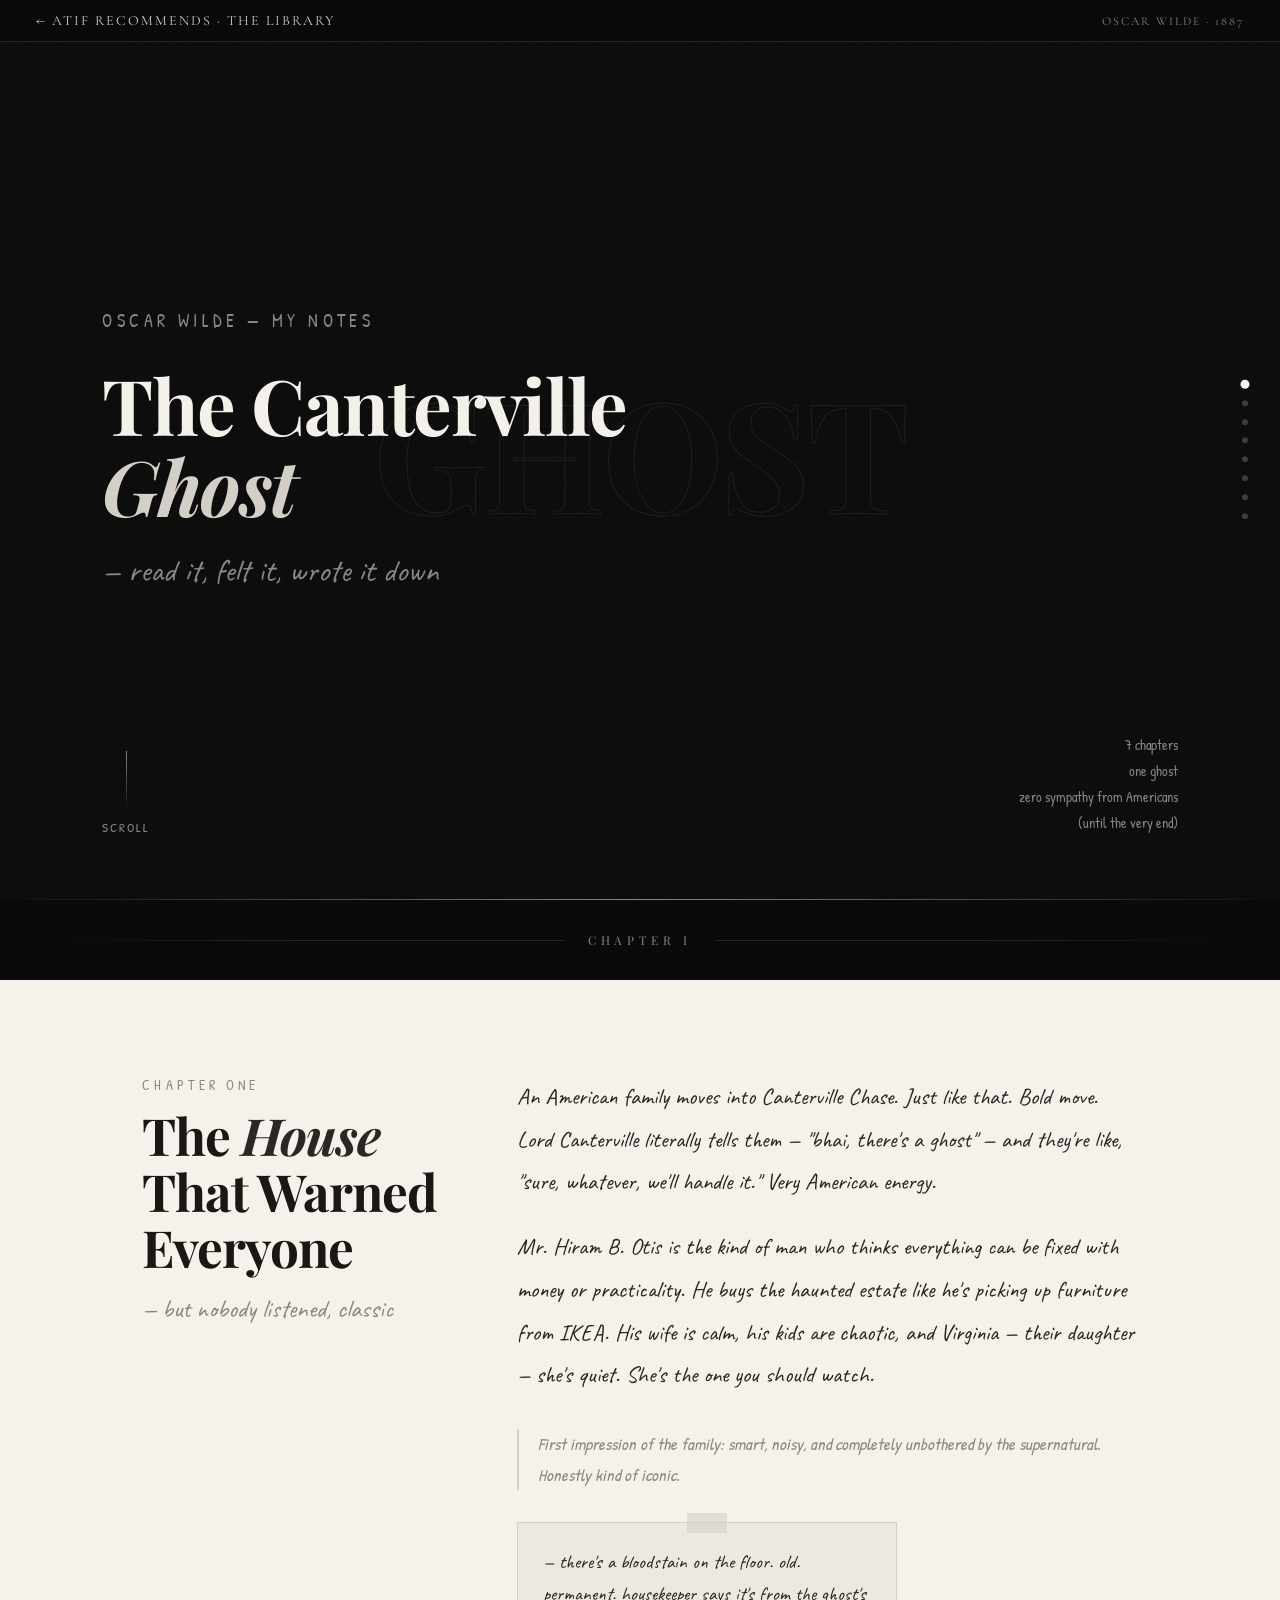
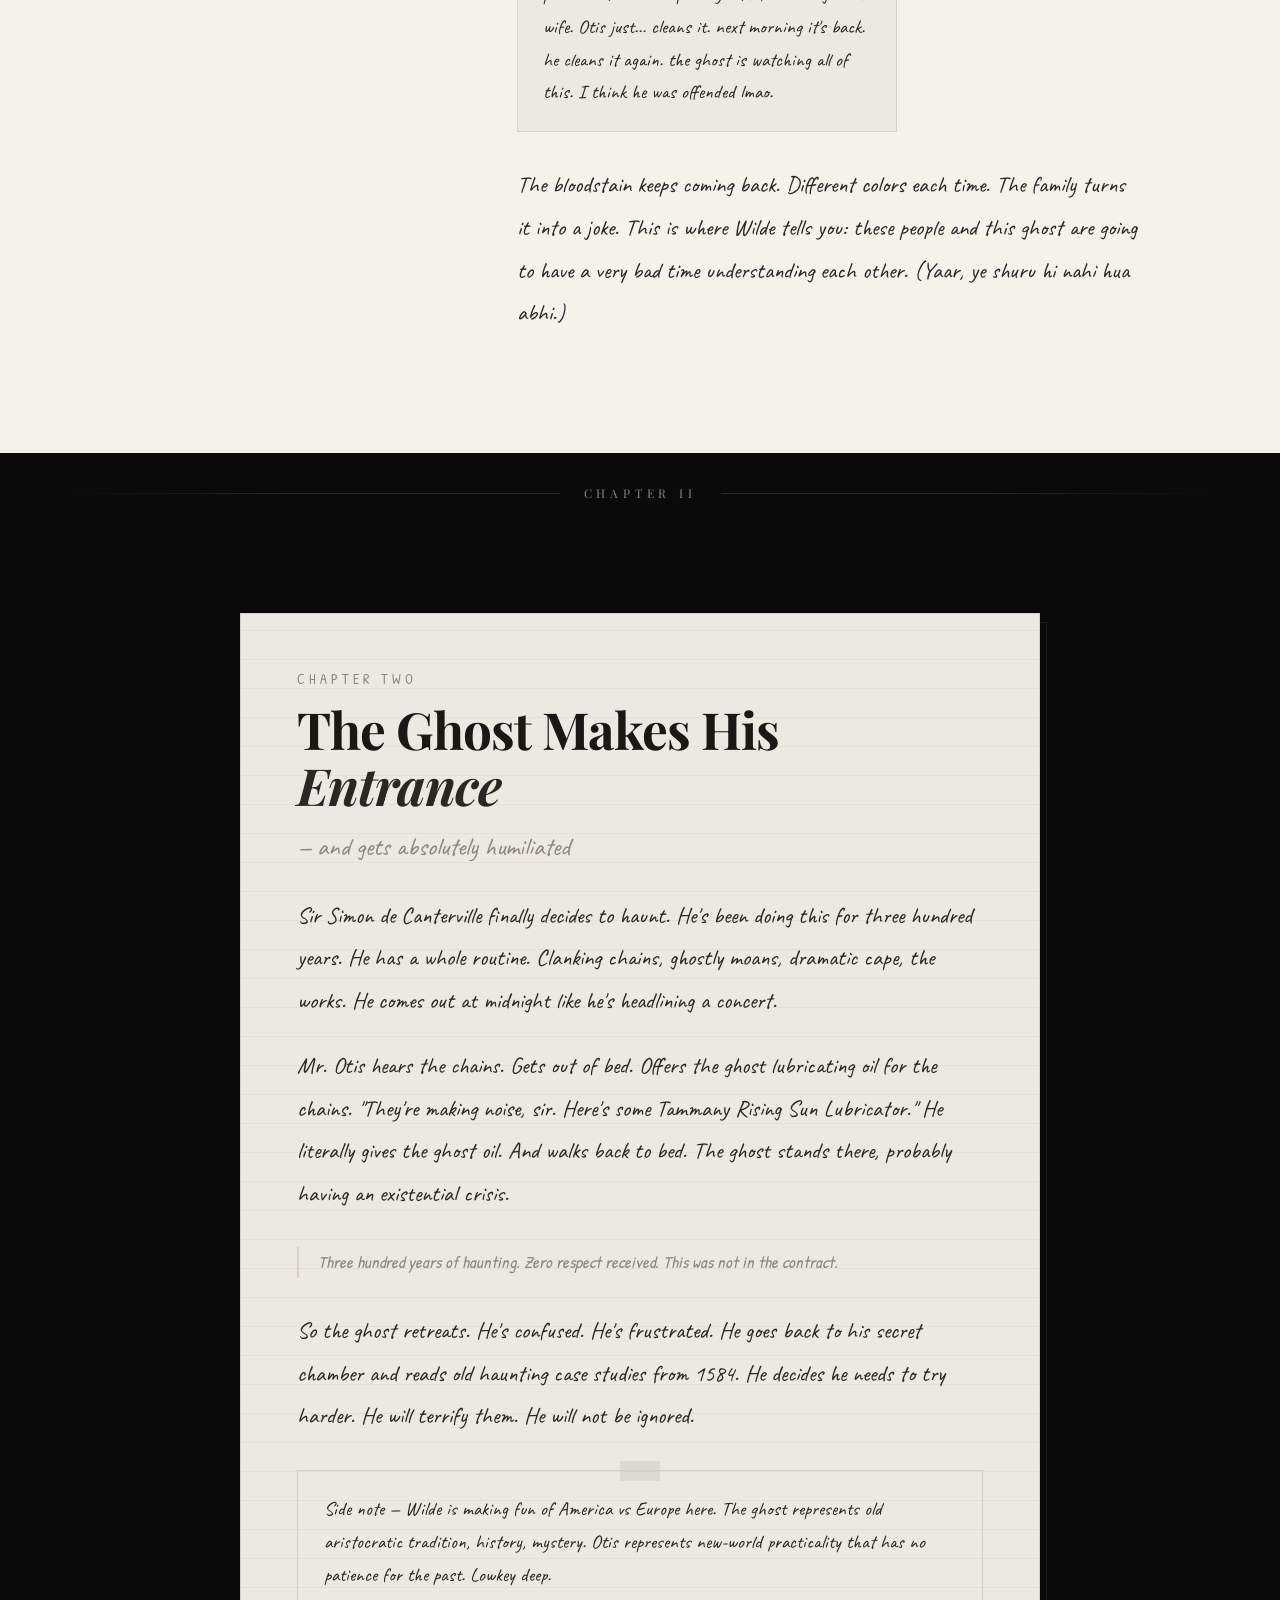
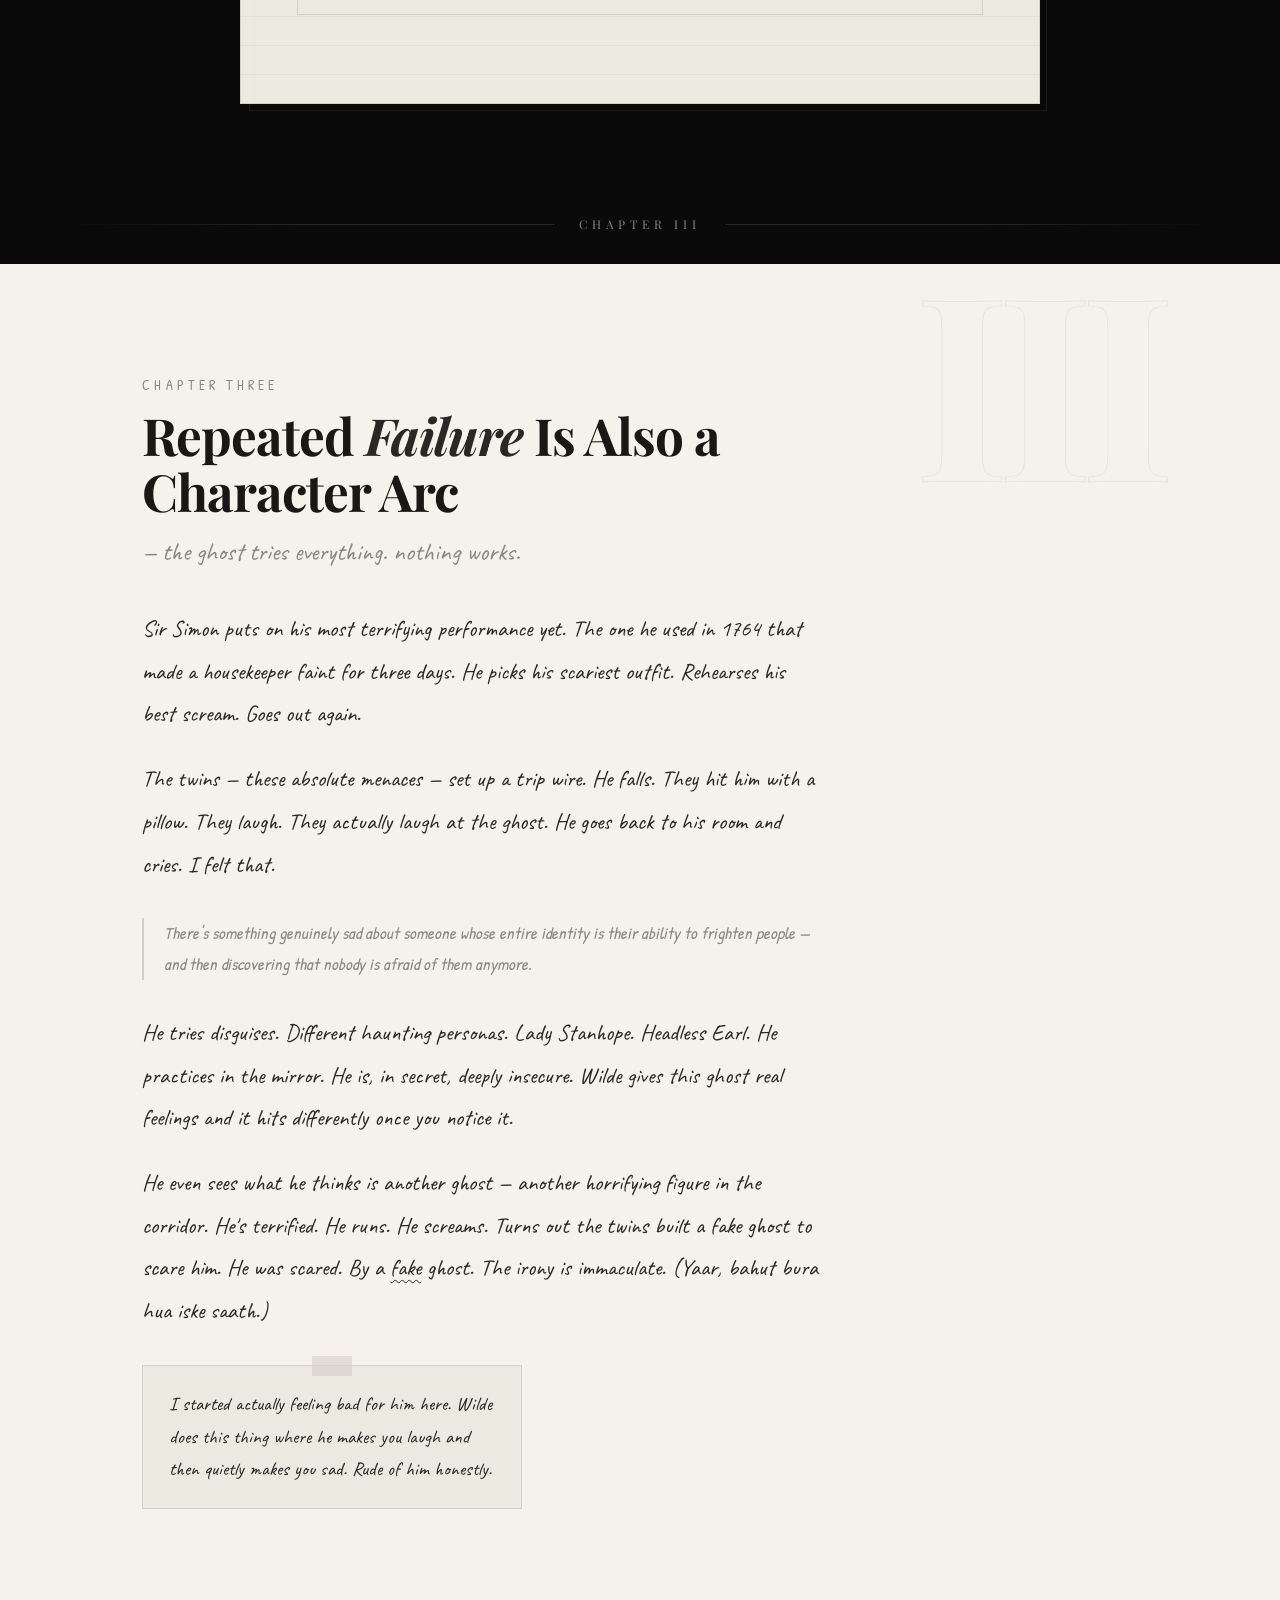
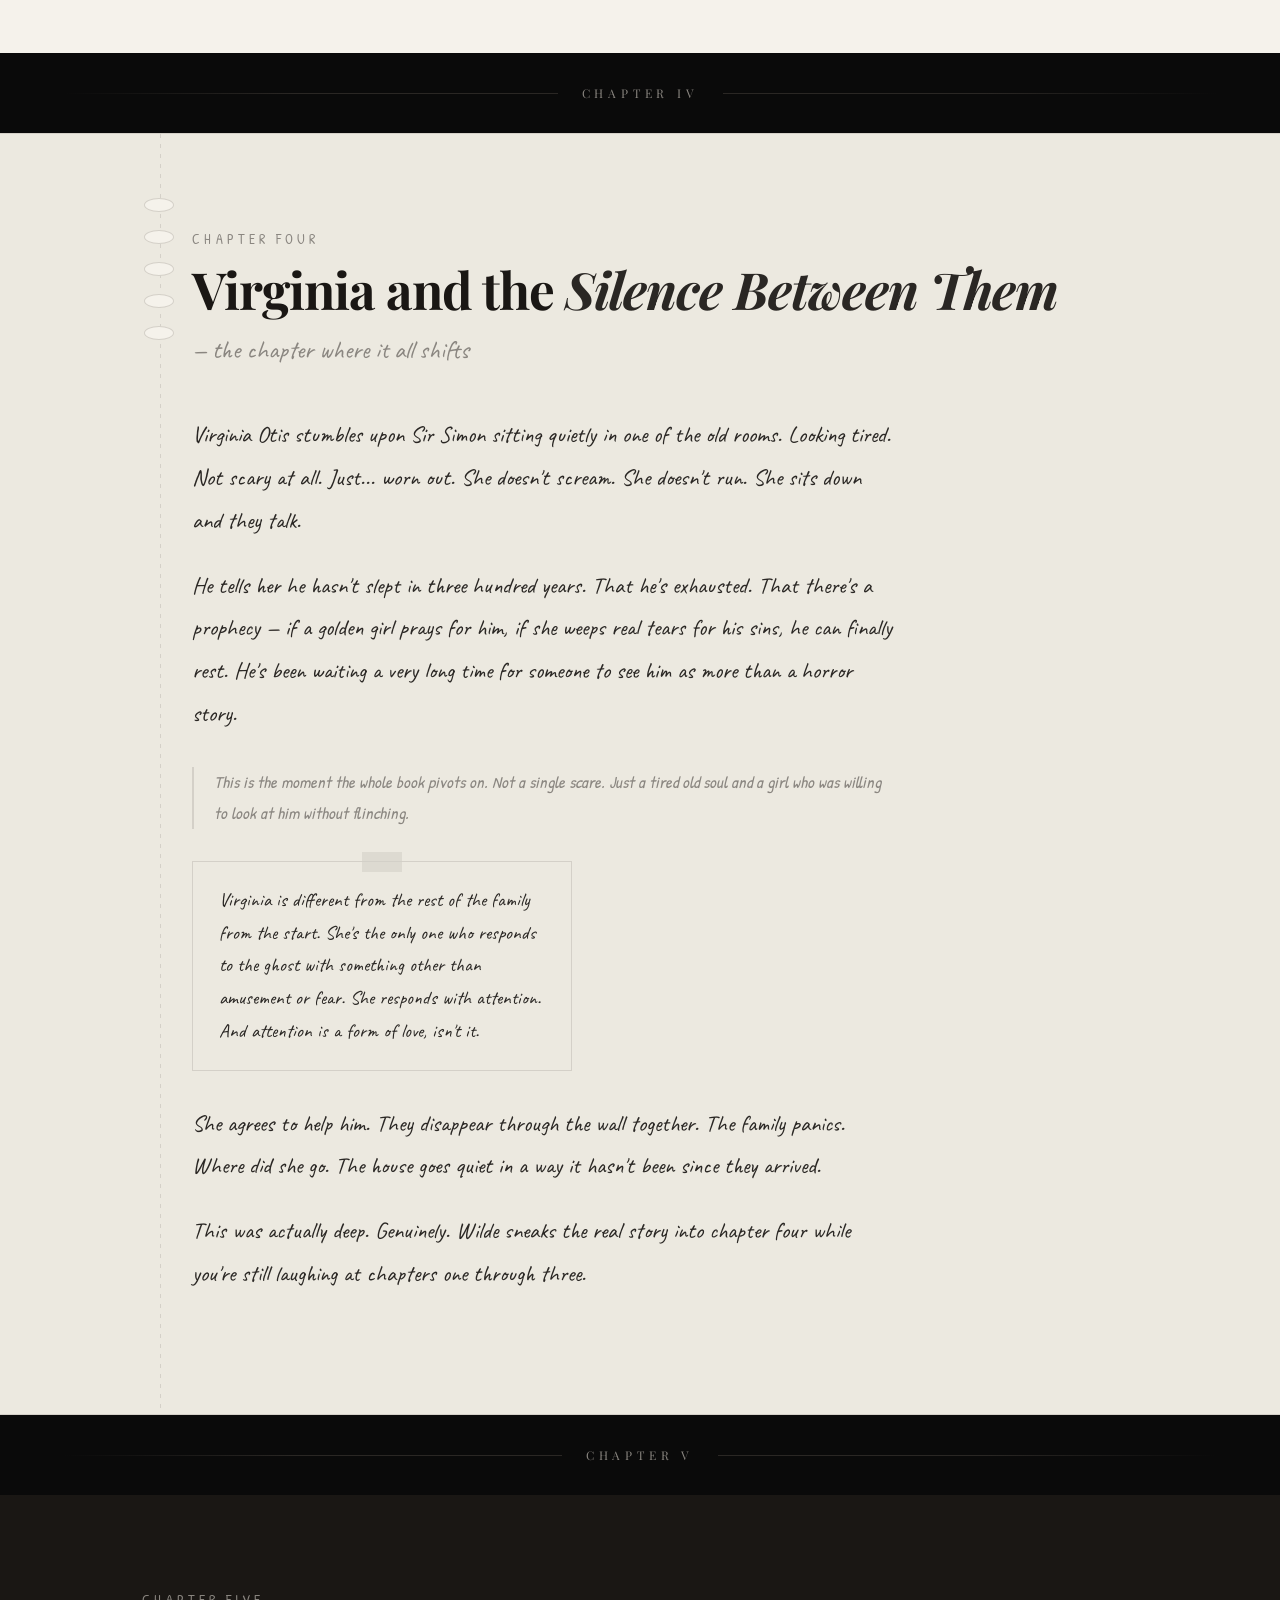
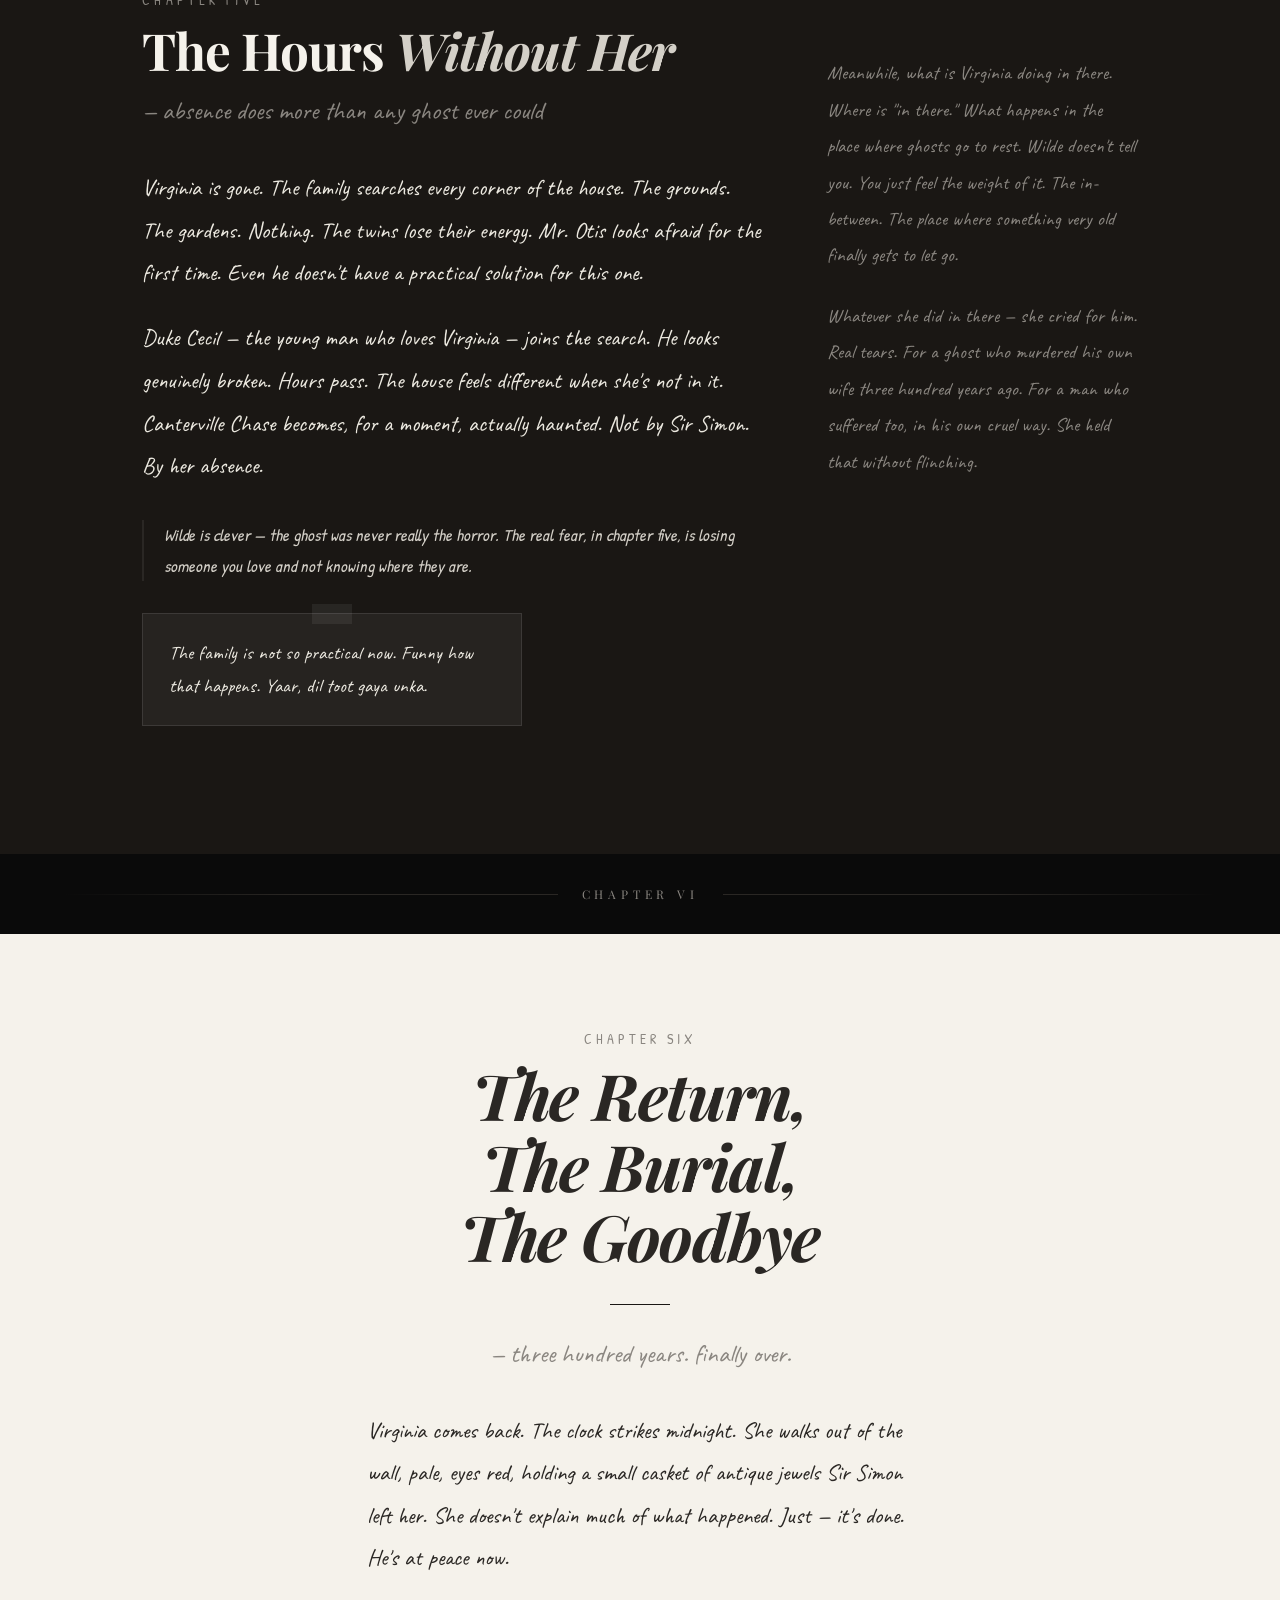
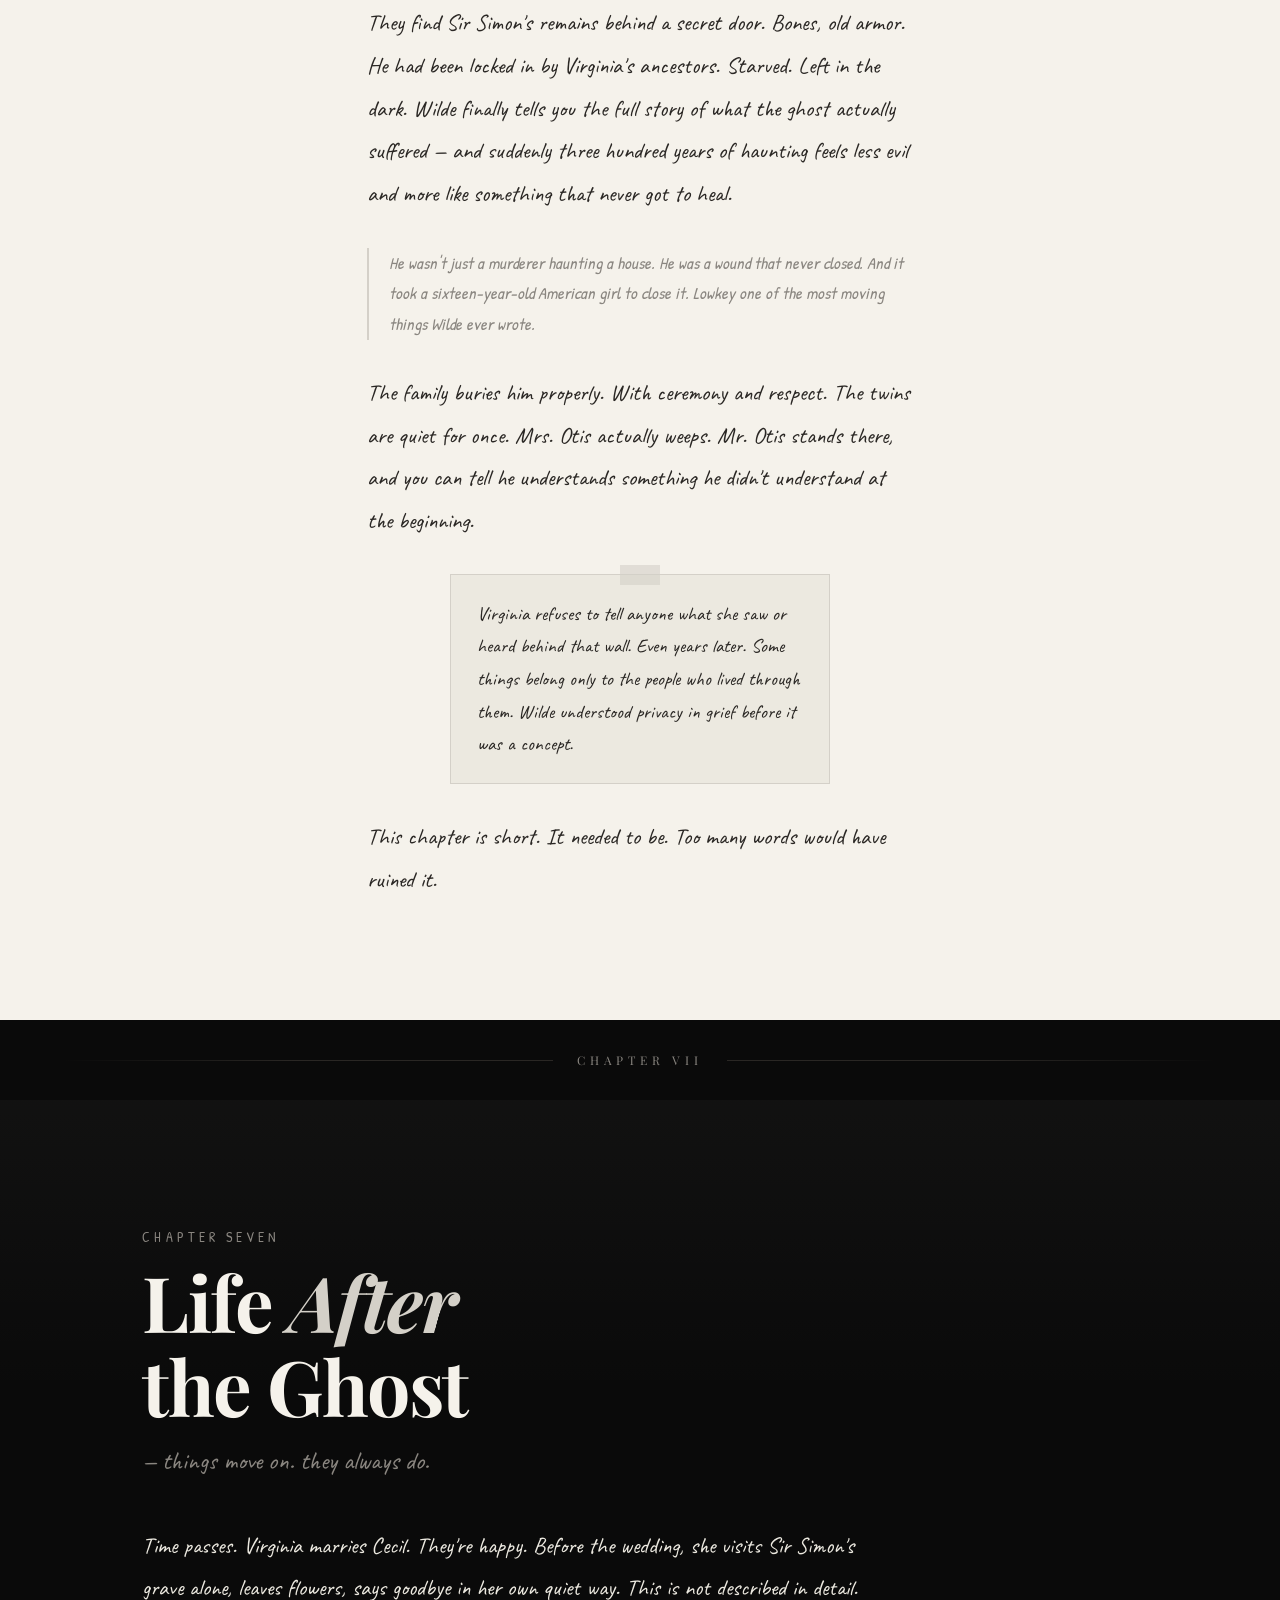
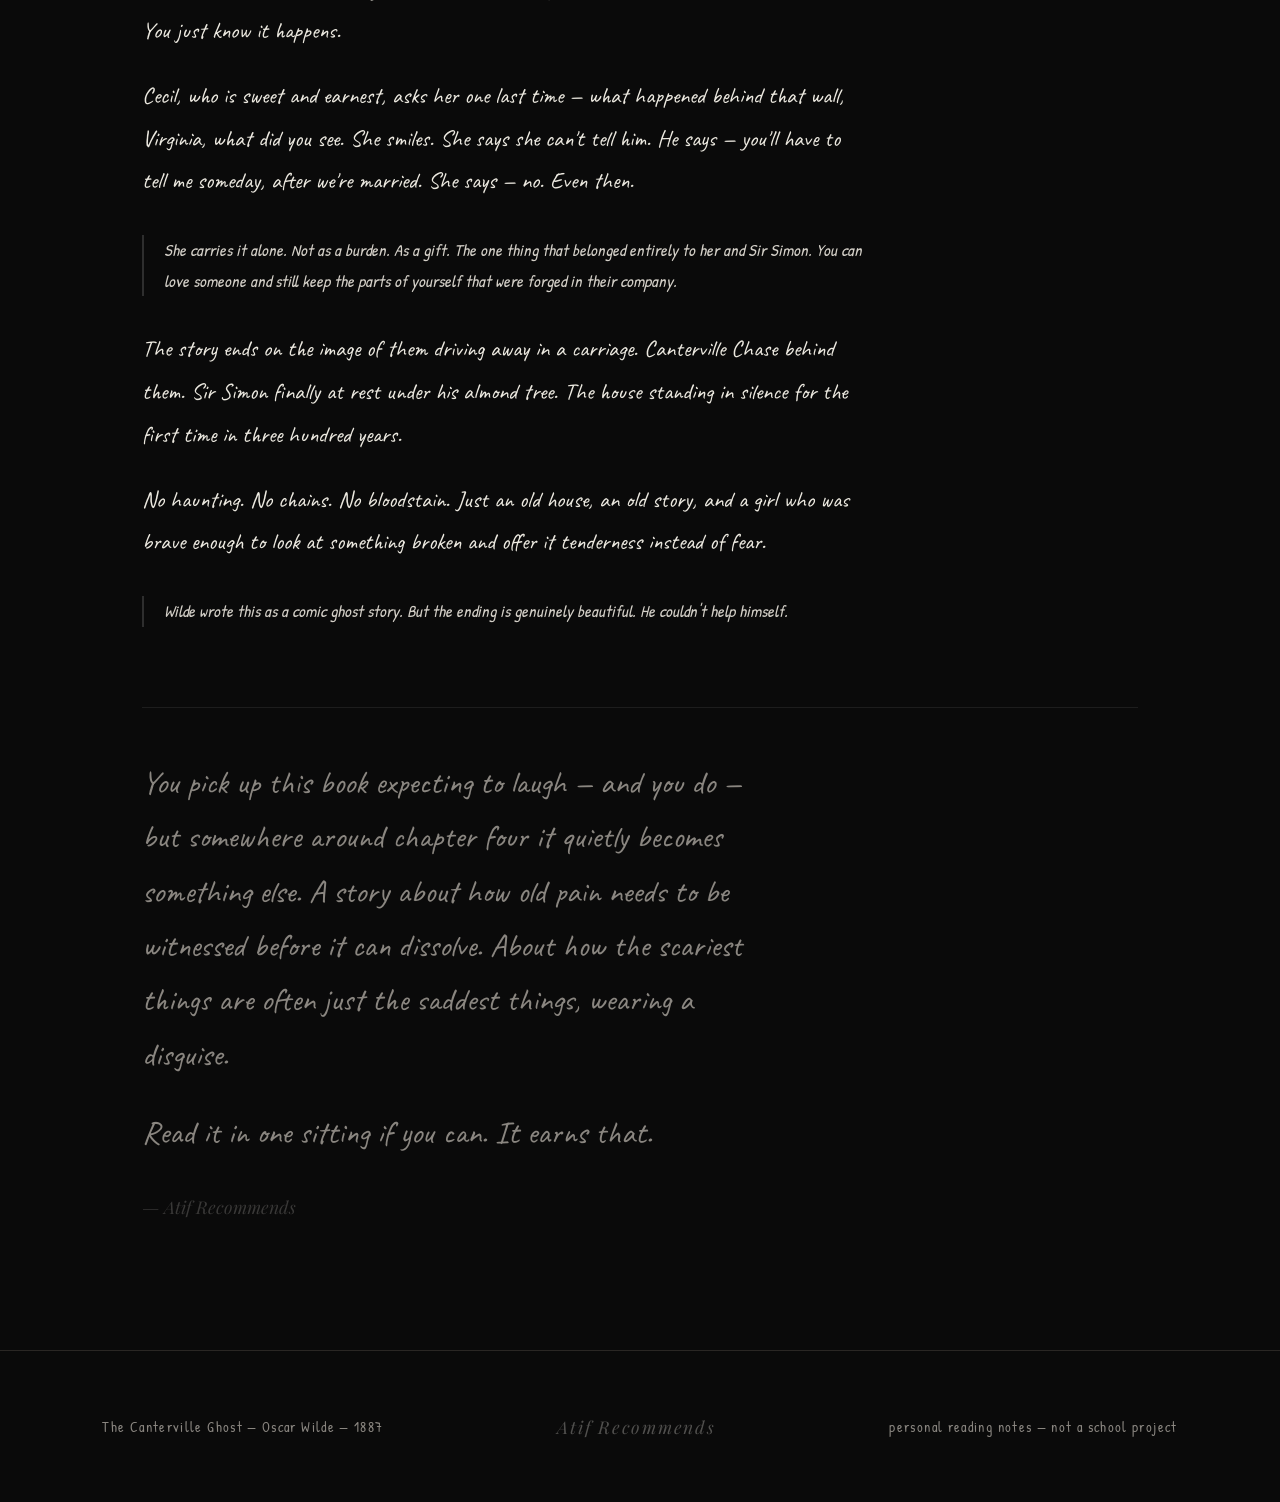
==== commit a6b88d2b: "feat: build interactive Atif Recommends literary library" ====
--- a/canterville-ghost.html
+++ b/canterville-ghost.html
@@ -748,6 +748,12 @@
 </head>
 
 <body>
+
+<!-- TOP RETURN BAR -->
+<div style="position:fixed;top:0;left:0;right:0;z-index:99999;padding:12px 36px;display:flex;justify-content:space-between;align-items:center;background:rgba(10,10,10,0.92);backdrop-filter:blur(10px);border-bottom:1px solid rgba(212,208,200,0.15);font-family:'Cormorant Garamond',serif;font-size:14px;letter-spacing:2px;text-transform:uppercase;">
+  <a href="index.html#archive" style="color:#d4d0c8;text-decoration:none;display:inline-flex;align-items:center;gap:6px;transition:color 0.2s;">&larr; Atif Recommends &middot; The Library</a>
+  <span style="color:#8a8680;font-size:12px;">Oscar Wilde &middot; 1887</span>
+</div>
 
 <!-- SIDE NAV -->
 <nav class="side-nav" aria-label="Chapter navigation">
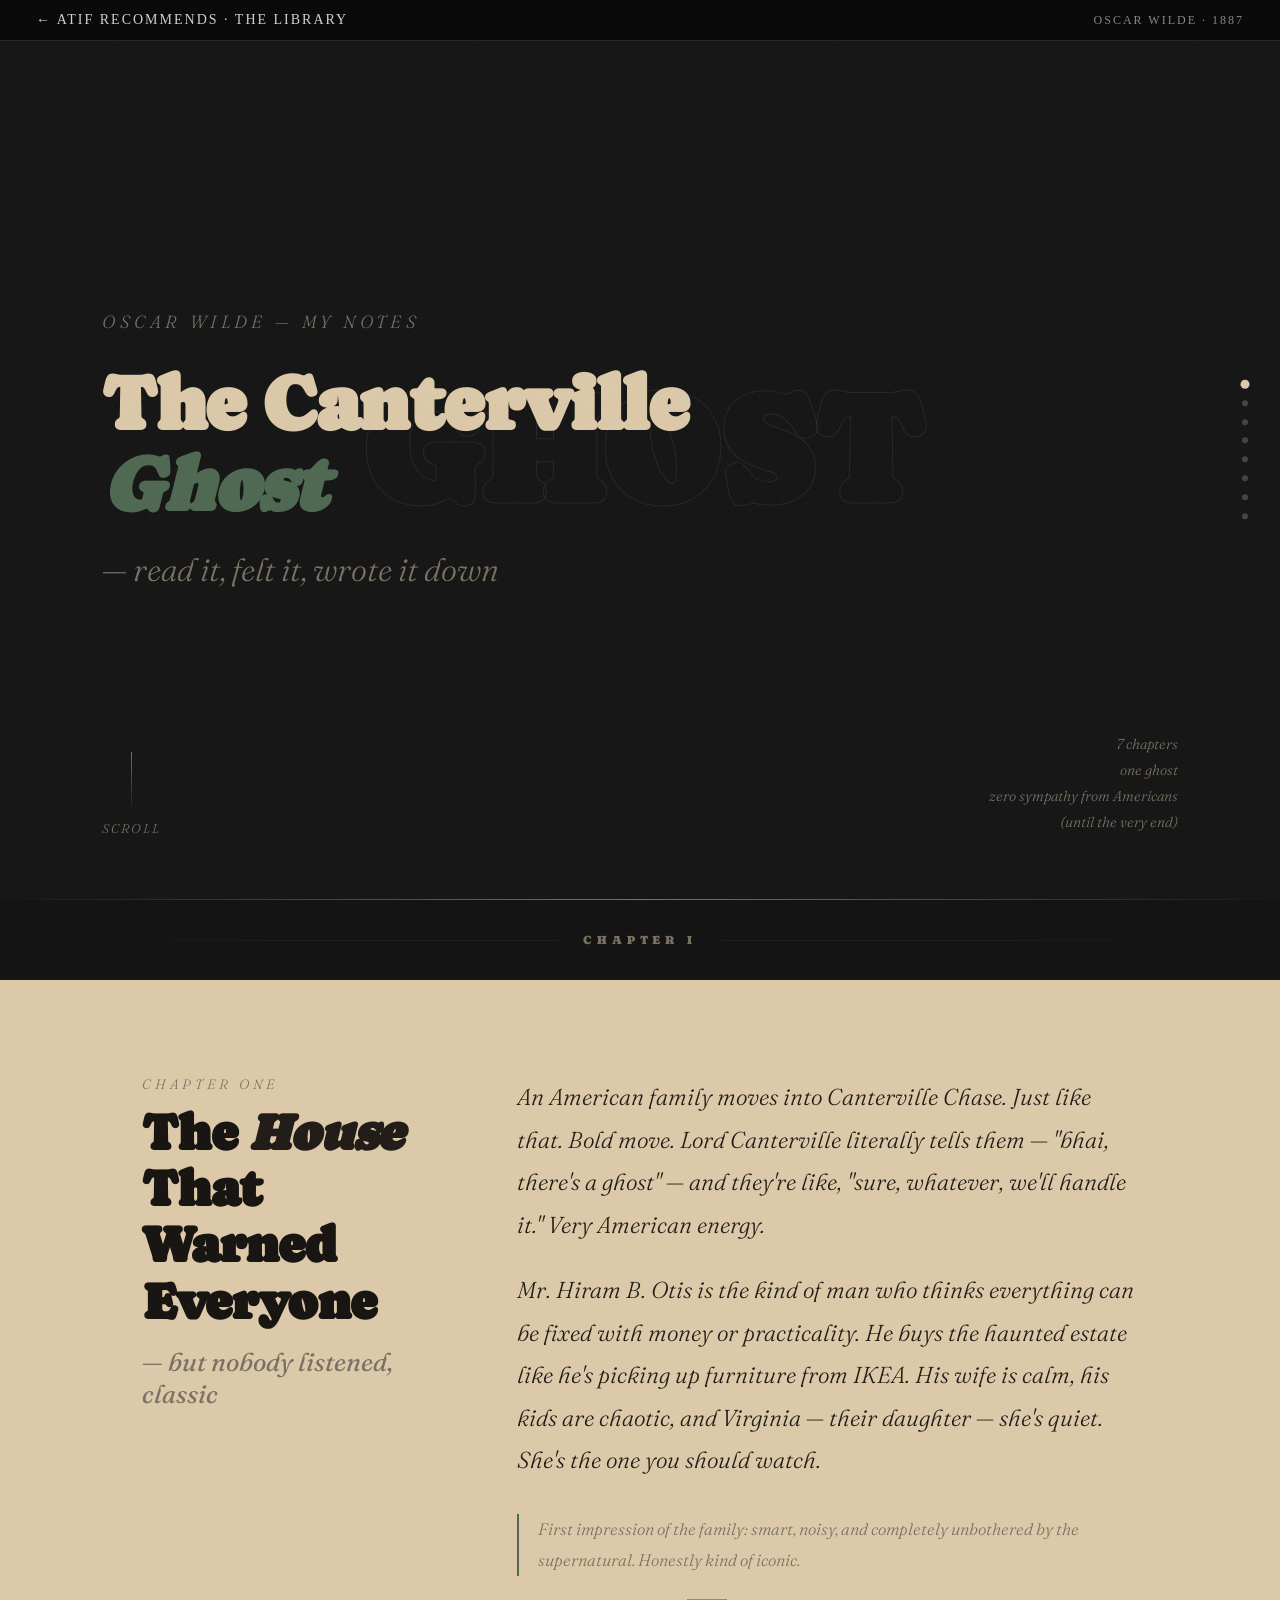
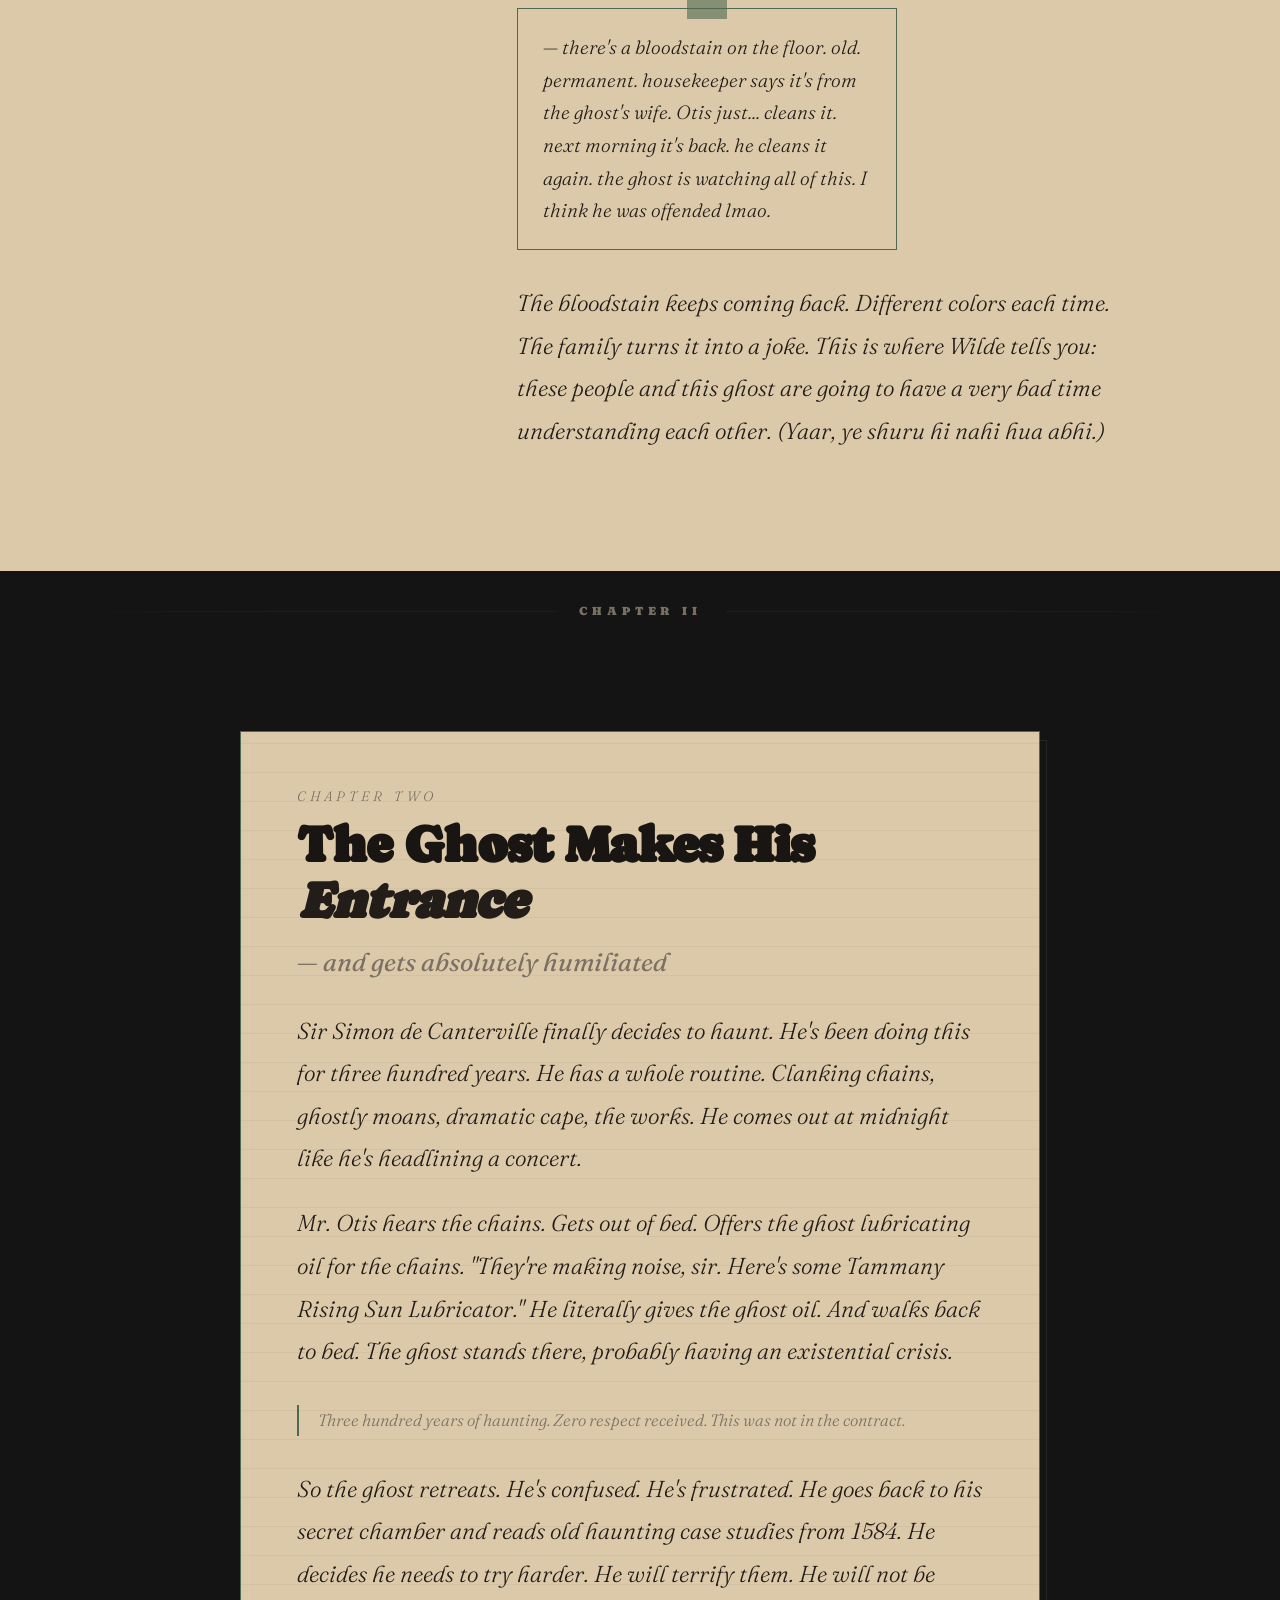
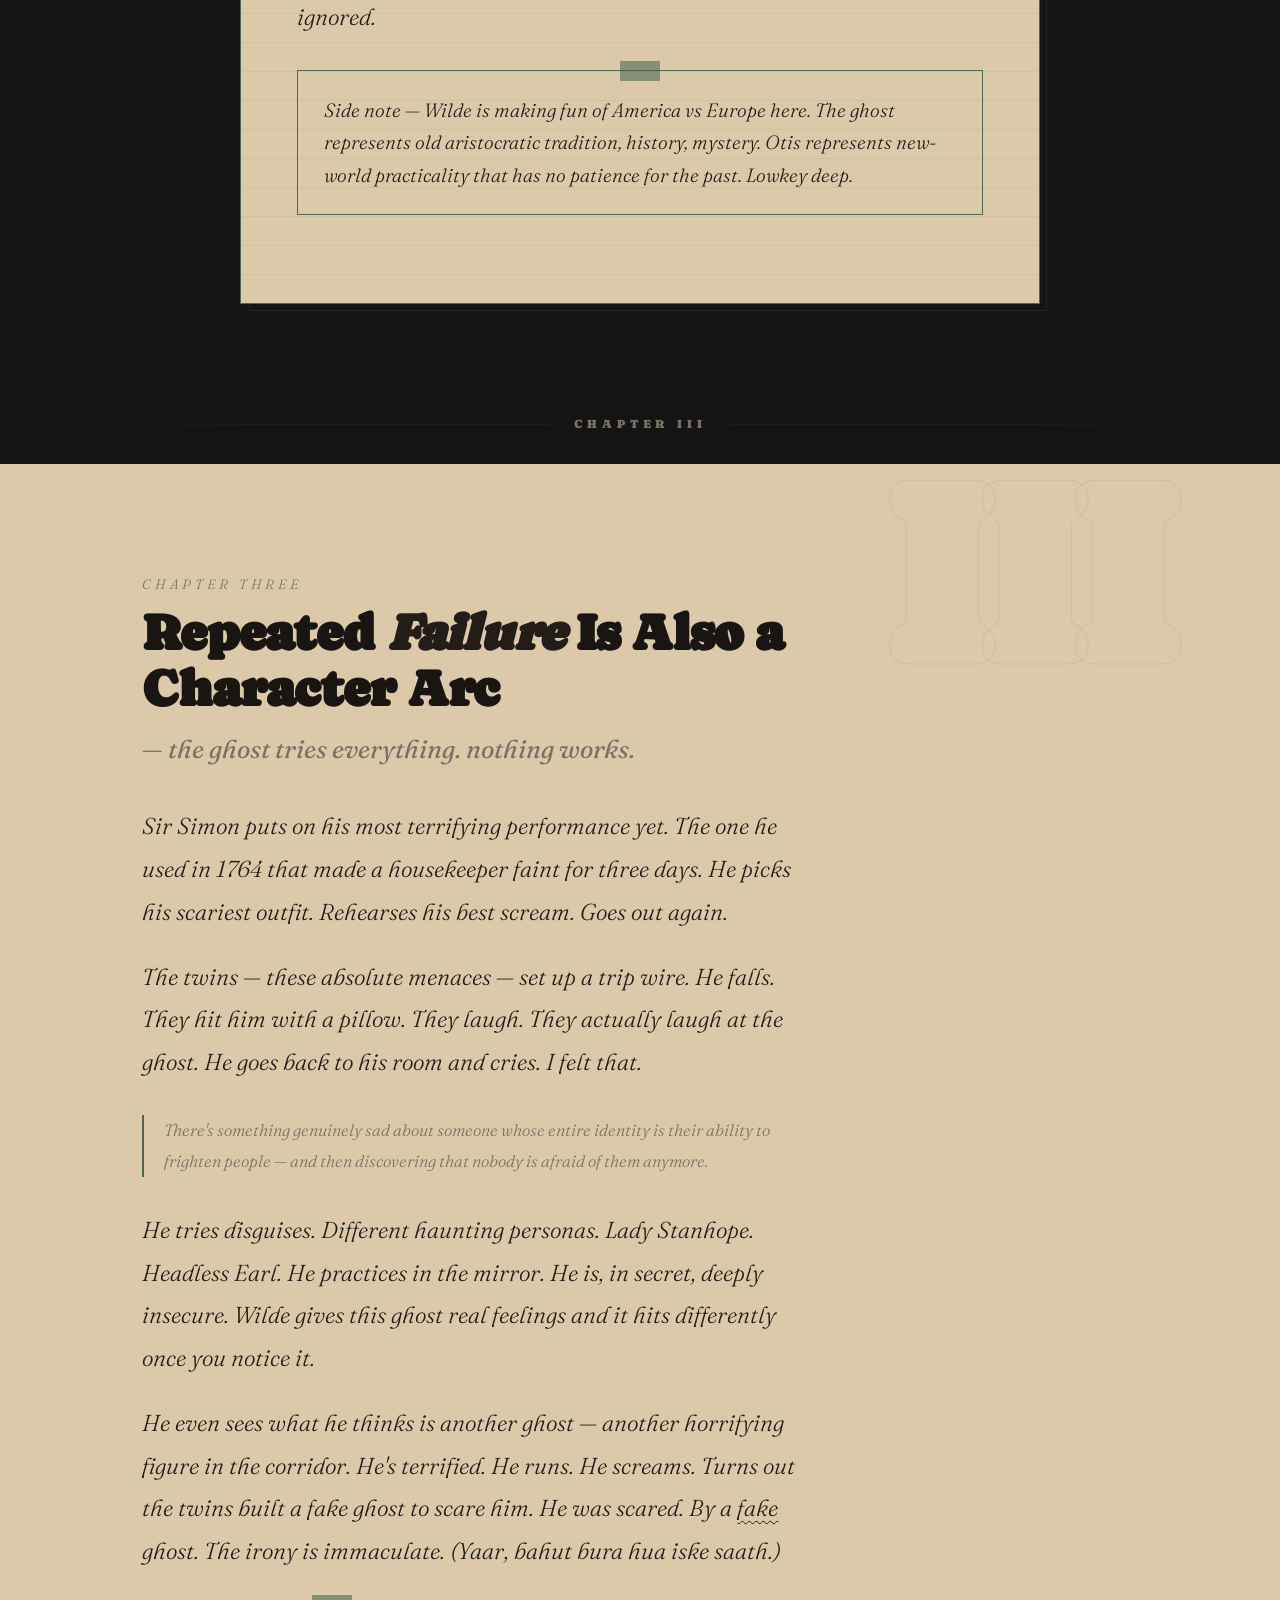
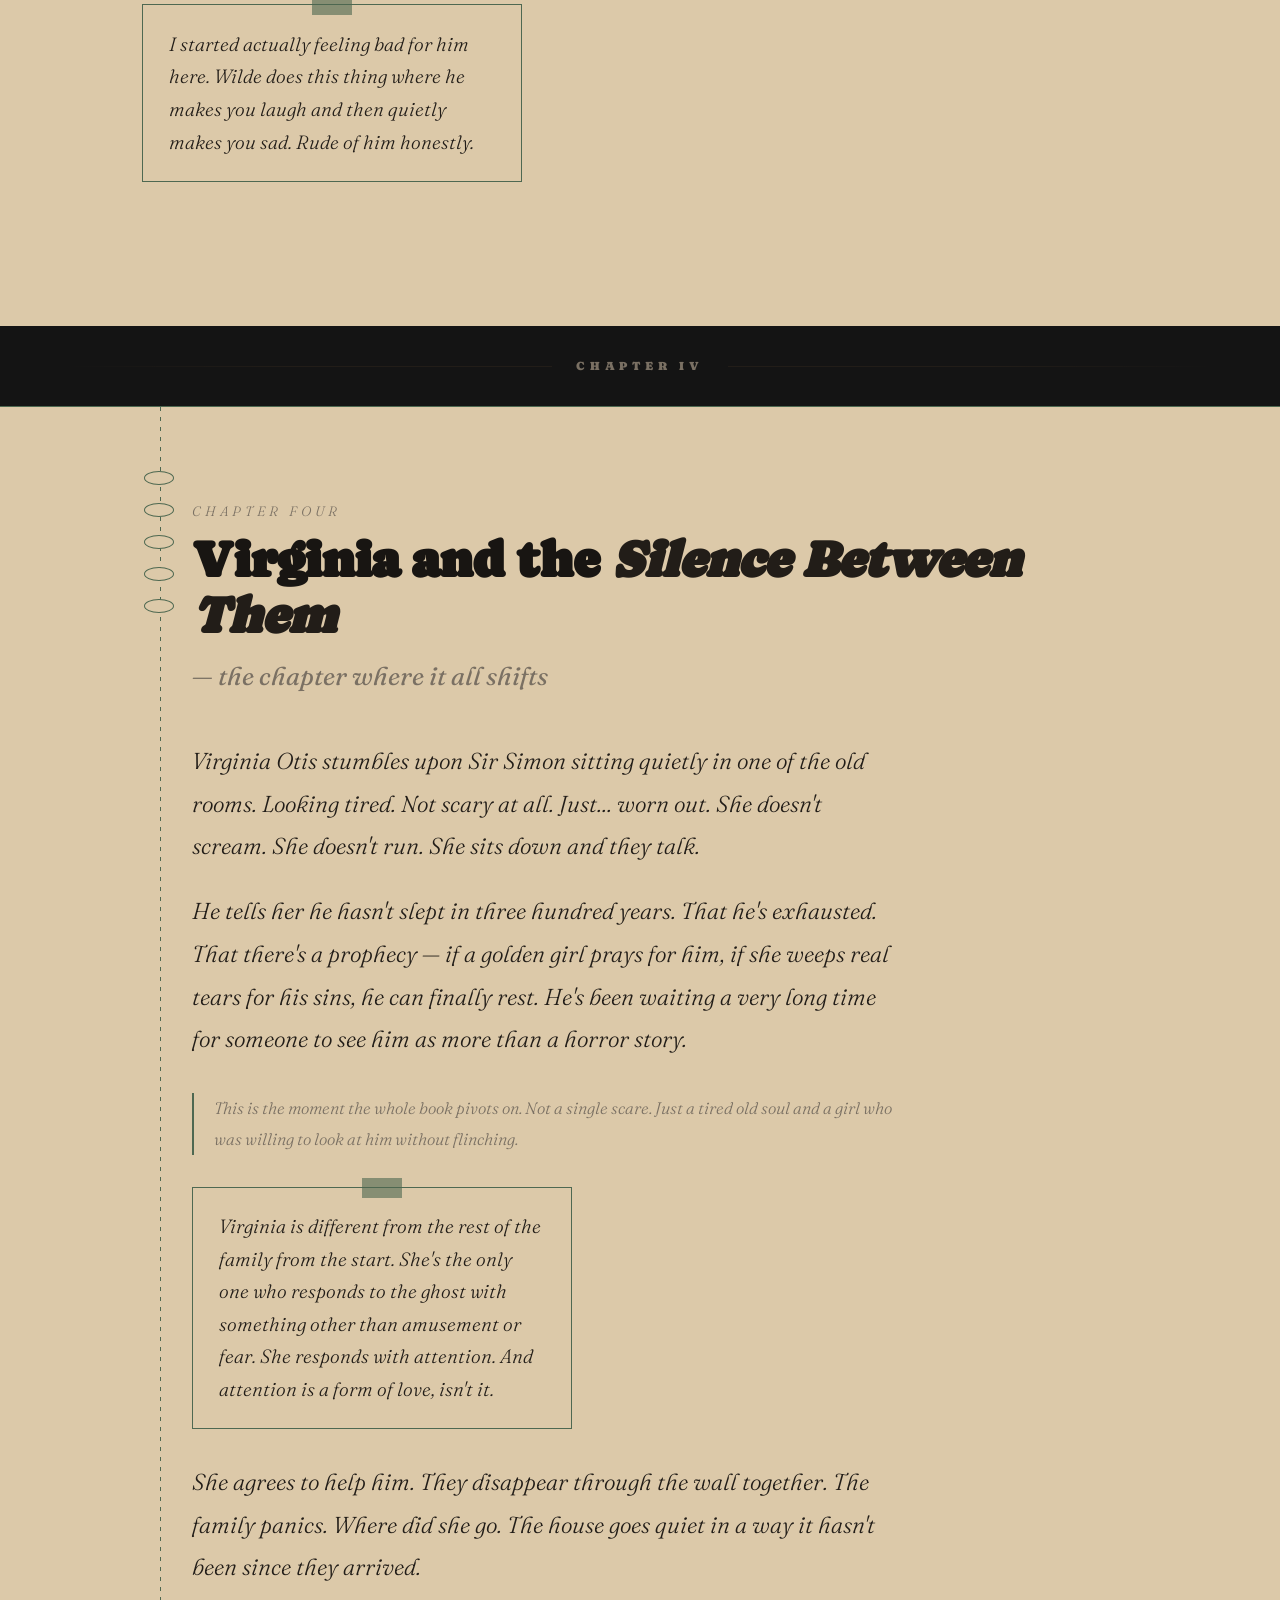
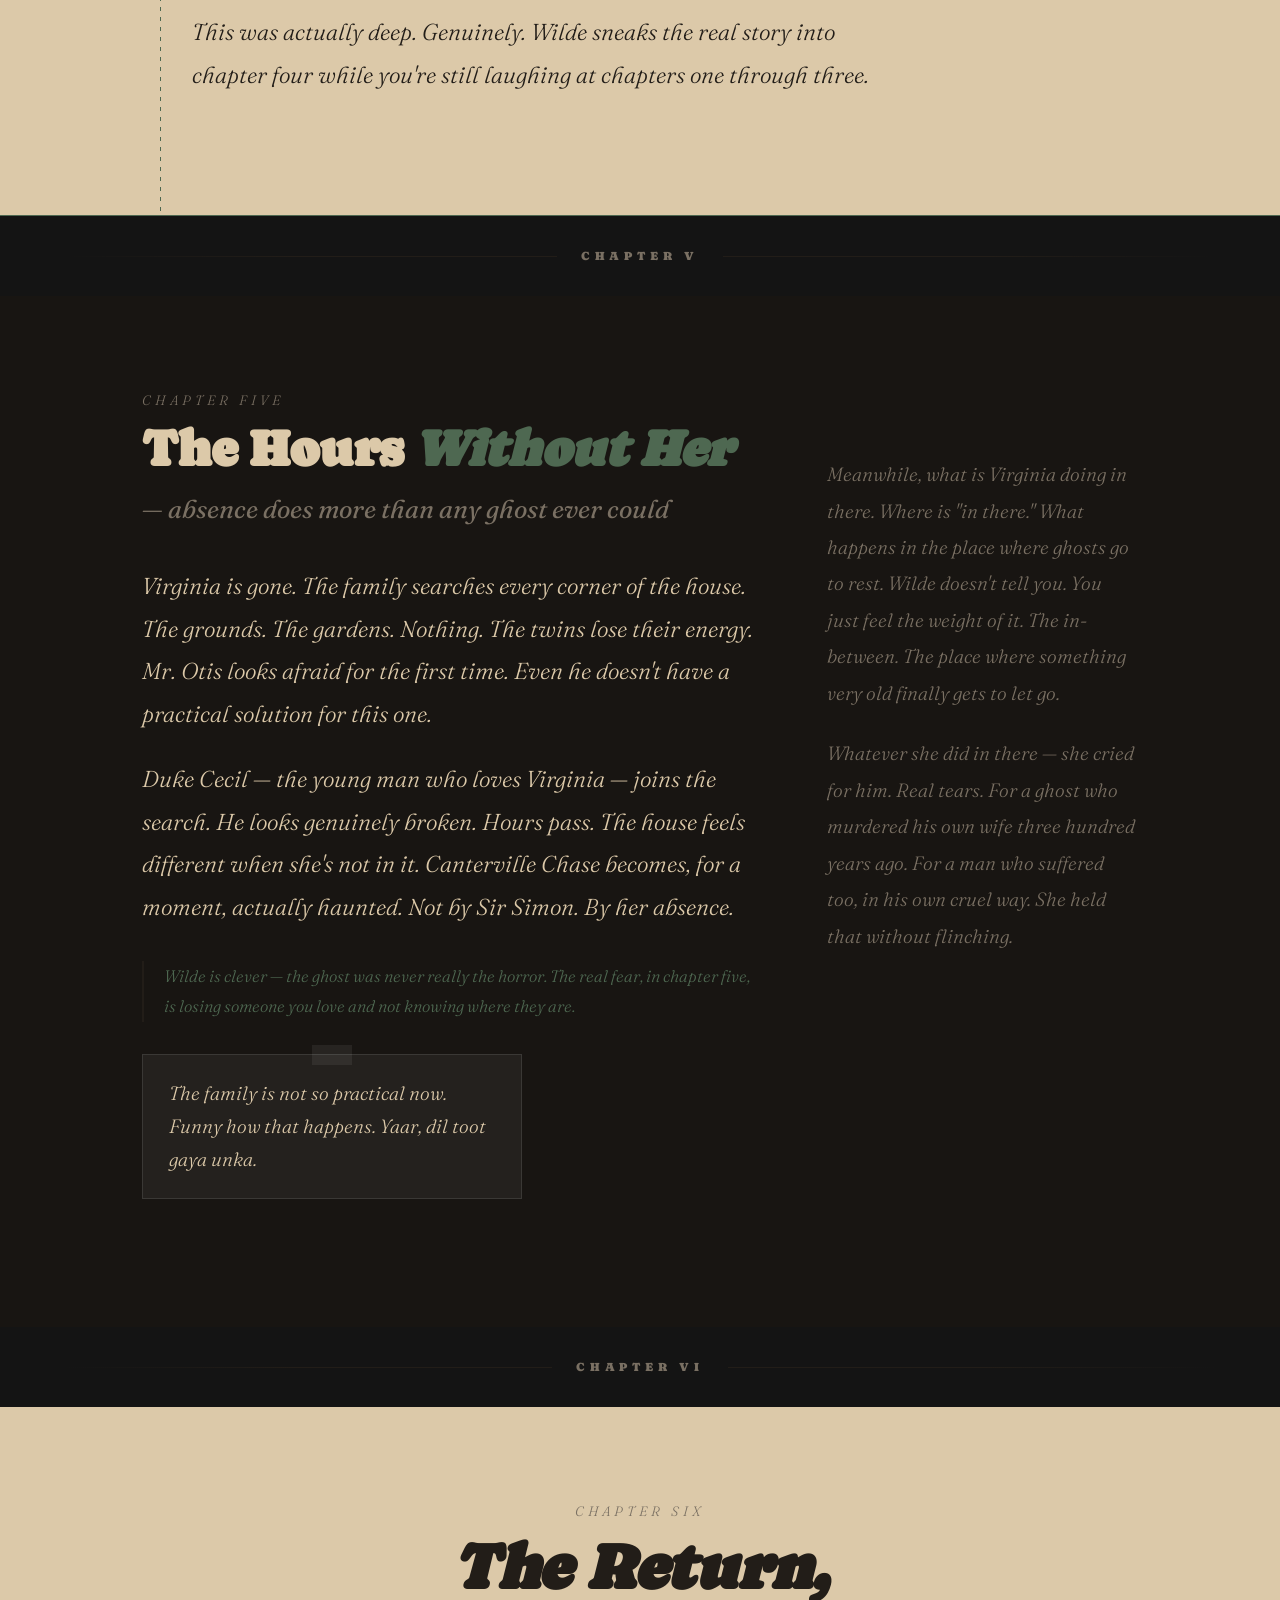
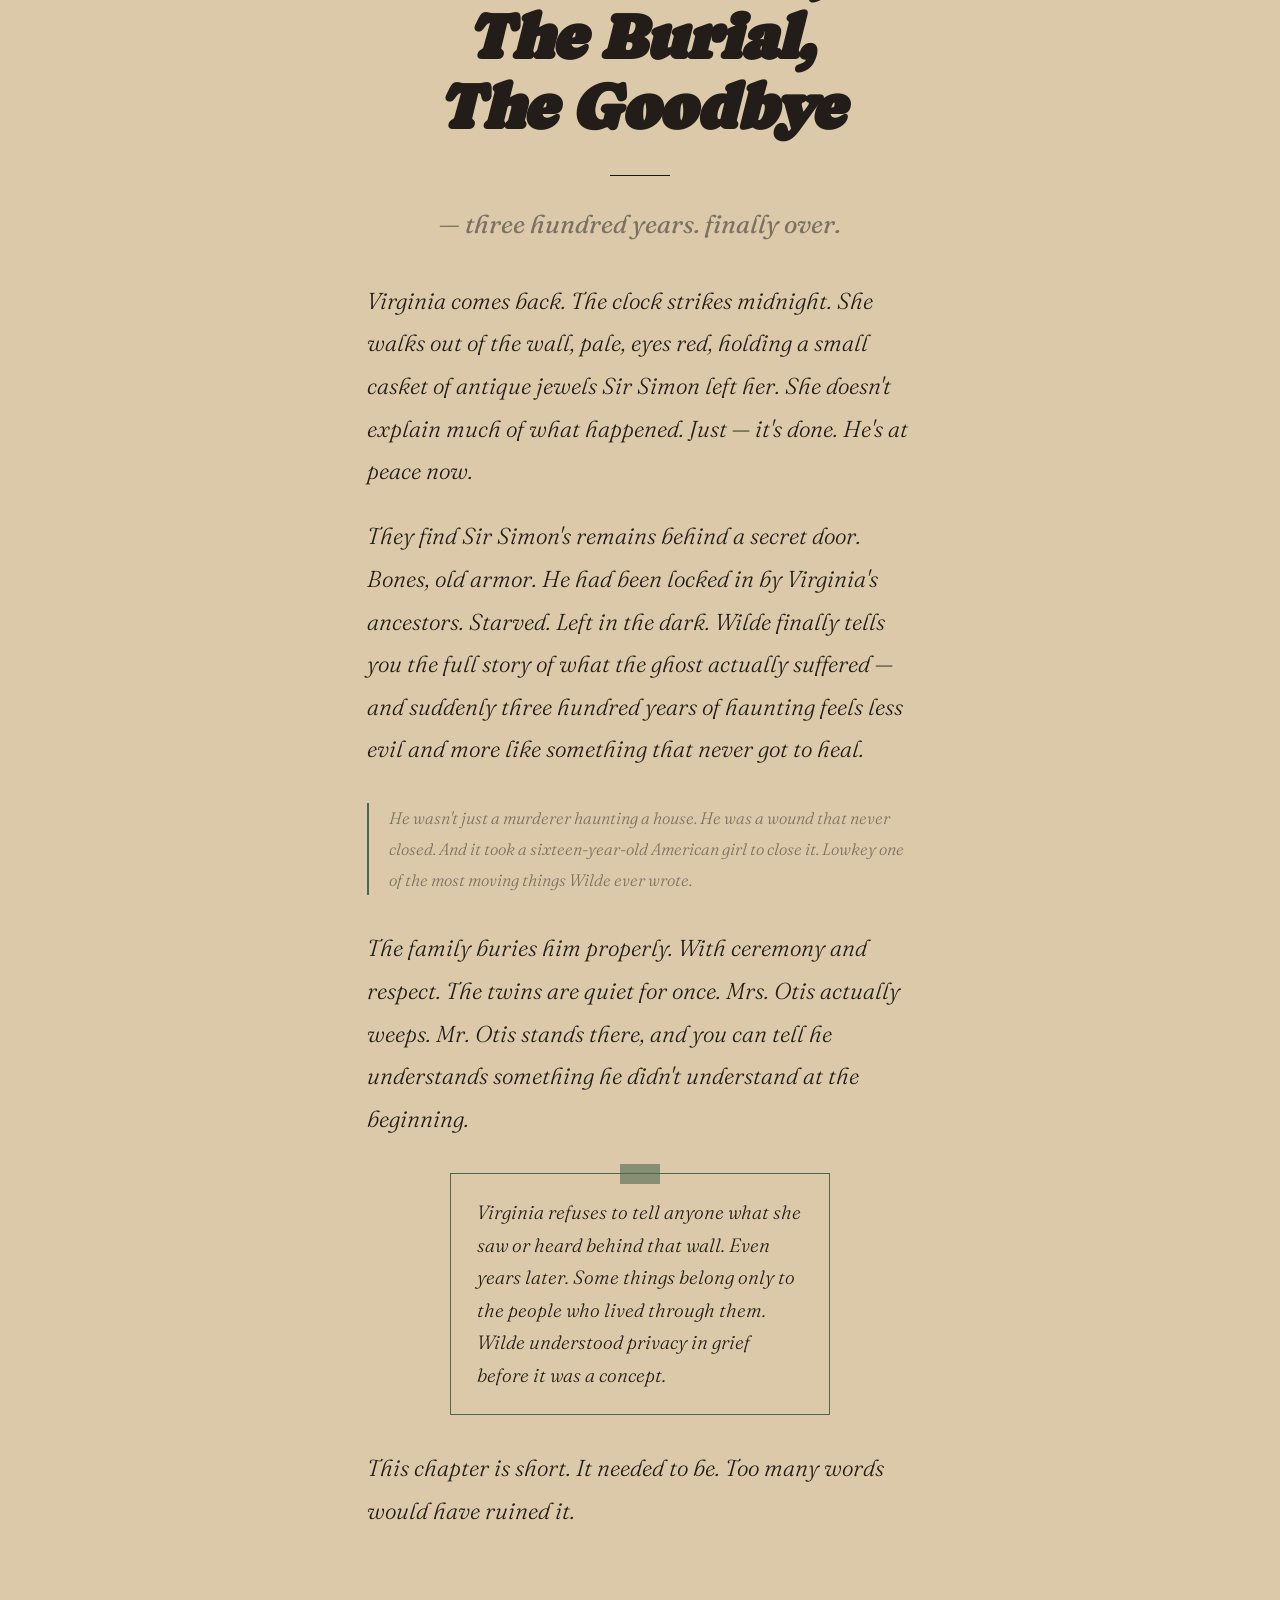
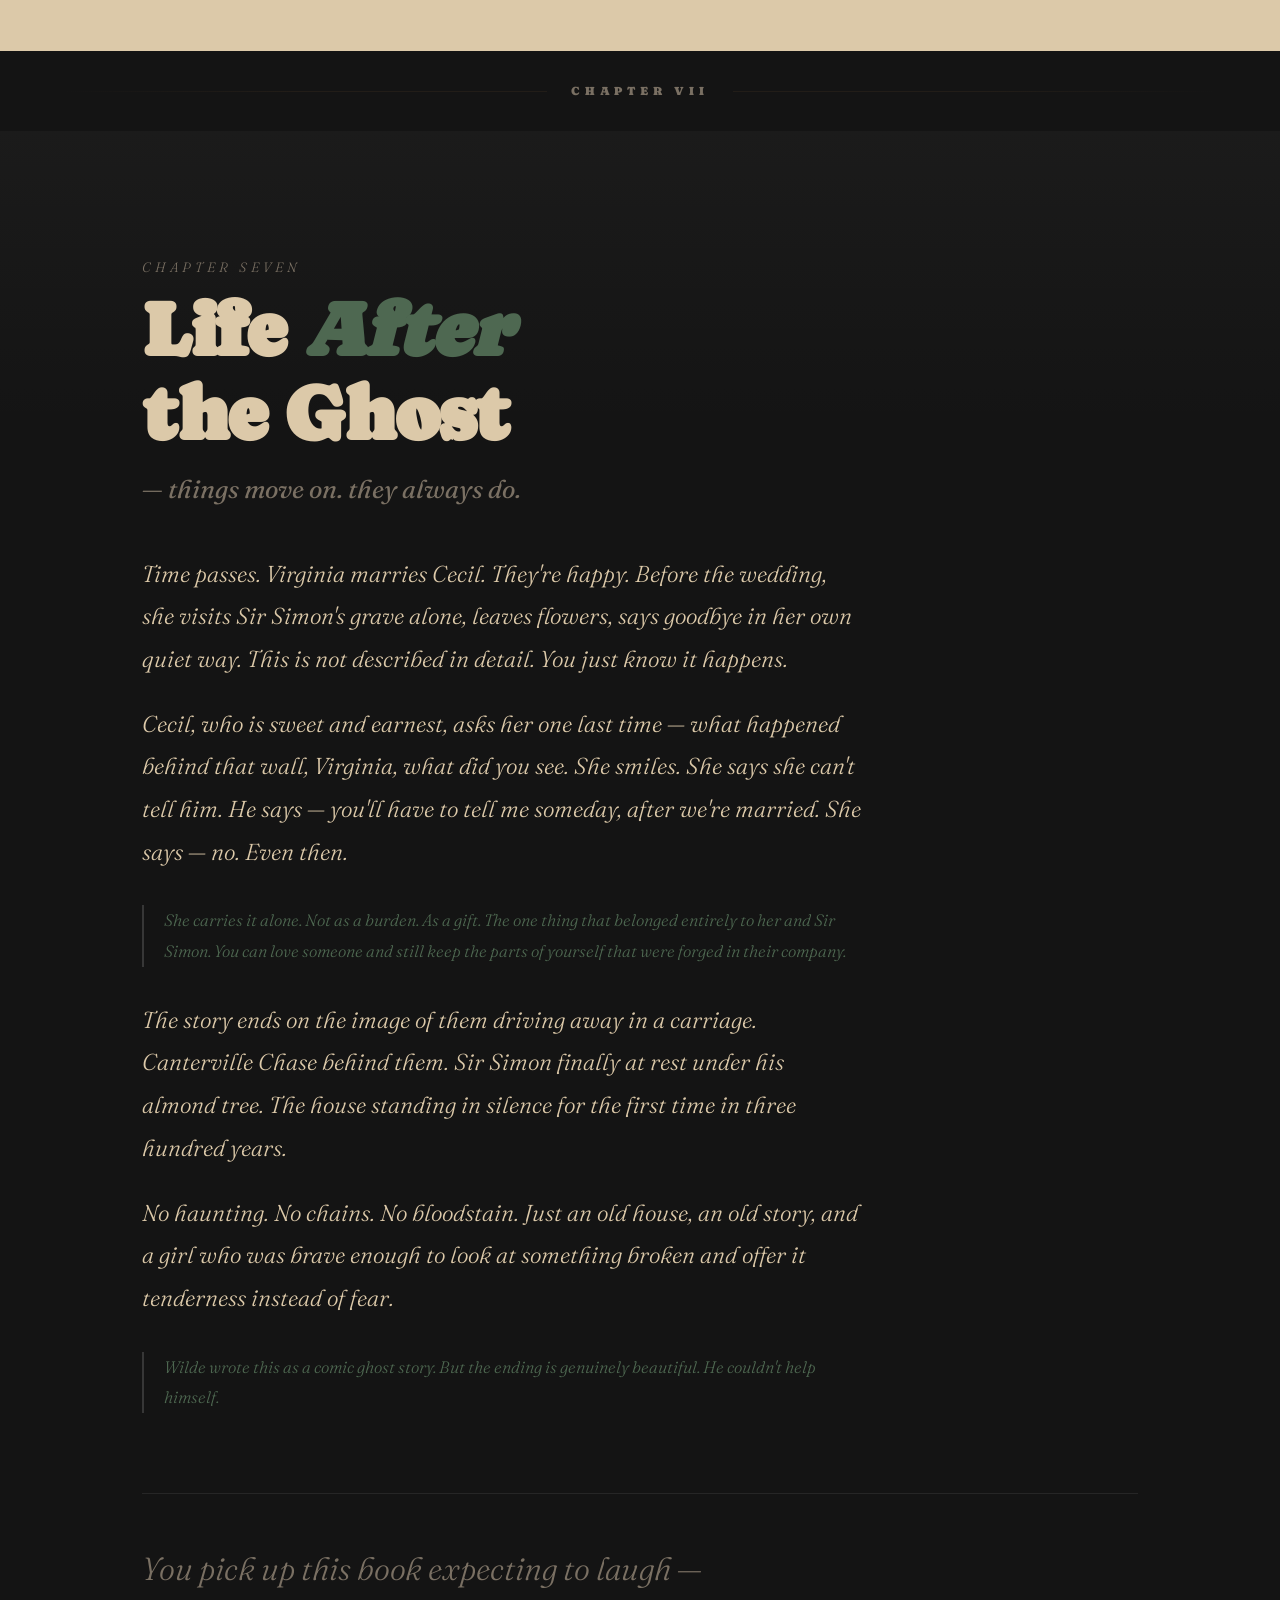
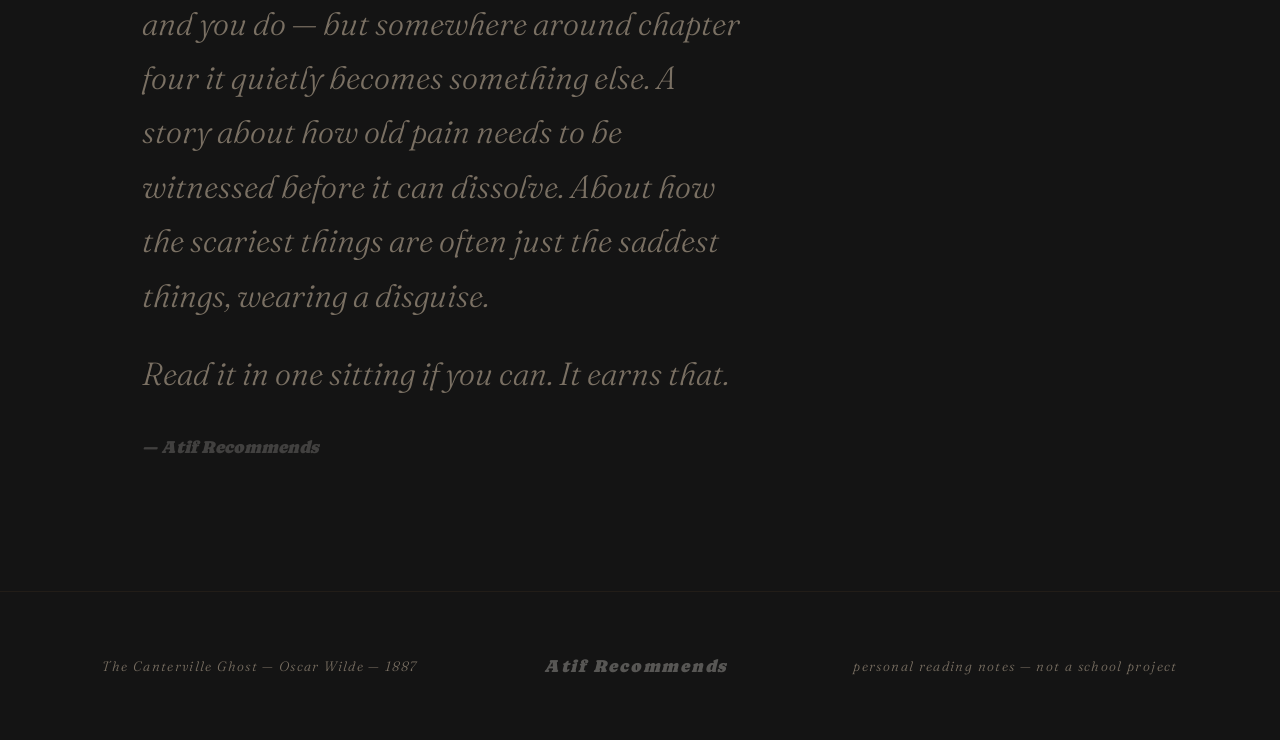
==== commit 1cfad6ed: "feat: site-wide unification of typography (Caprasimo, Fraunces, Inter) and American retro color pale" ====
--- a/canterville-ghost.html
+++ b/canterville-ghost.html
@@ -5,17 +5,24 @@
 <meta name="viewport" content="width=device-width, initial-scale=1.0">
 <title>The Canterville Ghost — My Way</title>
 <link rel="preconnect" href="https://fonts.googleapis.com">
-<link href="https://fonts.googleapis.com/css2?family=Caveat:wght@400;600;700&family=Patrick+Hand&family=Playfair+Display:ital,wght@0,400;0,700;1,400&family=Cormorant+Garamond:ital,wght@0,300;0,400;1,300;1,400&display=swap" rel="stylesheet">
+  <link rel="preconnect" href="https://fonts.googleapis.com">
+  <link rel="preconnect" href="https://fonts.gstatic.com" crossorigin>
+  <link href="https://fonts.googleapis.com/css2?family=Caprasimo&family=Fraunces:ital,opsz,wght@0,9..144,500;1,9..144,300&family=Inter:wght@400;500;600&display=swap" rel="stylesheet">
 
 <style>
   :root {
-    --black: #0a0a0a;
-    --white: #f5f2eb;
-    --off-white: #ece9e0;
-    --light-gray: #d4d0c8;
-    --mid-gray: #8a8680;
-    --dark-gray: #2a2724;
-    --ink: #1a1714;
+    --font-headline: 'Caprasimo', Georgia, serif;
+    --font-accent:   'Fraunces', Georgia, serif;
+    --font-body:     'Inter', sans-serif;
+
+    --black: #141414;
+    --white: #DCC9A9;
+    --off-white: #DCC9A9;
+    --light-gray: #4E6851;
+    --mid-gray: #7A7063;
+    --dark-gray: #221D18;
+    --ink: #181512;
+    --blood: #B83A2D;
   }
 
   * {
@@ -31,7 +38,7 @@
   body {
     background-color: var(--black);
     color: var(--ink);
-    font-family: 'Cormorant Garamond', serif;
+    font-family: var(--font-body);
     overflow-x: hidden;
     cursor: default;
   }
@@ -72,7 +79,7 @@
   }
 
   .landing-ghost-text {
-    font-family: 'Playfair Display', serif;
+    font-family: var(--font-headline);
     font-size: clamp(5rem, 12vw, 14rem);
     font-weight: 700;
     color: transparent;
@@ -88,7 +95,7 @@
   }
 
   .landing-eyebrow {
-    font-family: 'Patrick Hand', cursive;
+    font-family: var(--font-accent); font-style: italic; font-weight: 300;
     font-size: clamp(0.85rem, 1.5vw, 1.1rem);
     color: var(--mid-gray);
     letter-spacing: 0.25em;
@@ -100,7 +107,7 @@
   }
 
   .landing-title {
-    font-family: 'Playfair Display', serif;
+    font-family: var(--font-headline);
     font-size: clamp(2.5rem, 6vw, 7rem);
     font-weight: 700;
     color: var(--white);
@@ -118,7 +125,7 @@
   }
 
   .landing-subtitle {
-    font-family: 'Caveat', cursive;
+    font-family: var(--font-accent); font-style: italic; font-weight: 300;
     font-size: clamp(1.1rem, 2.5vw, 2rem);
     color: var(--mid-gray);
     margin-top: 1.5rem;
@@ -137,7 +144,7 @@
   }
 
   .landing-meta p {
-    font-family: 'Patrick Hand', cursive;
+    font-family: var(--font-accent); font-style: italic; font-weight: 300;
     font-size: 0.9rem;
     color: var(--mid-gray);
     line-height: 1.8;
@@ -156,7 +163,7 @@
   }
 
   .scroll-hint span {
-    font-family: 'Patrick Hand', cursive;
+    font-family: var(--font-accent); font-style: italic; font-weight: 300;
     font-size: 0.8rem;
     color: var(--mid-gray);
     letter-spacing: 0.15em;
@@ -198,7 +205,7 @@
   }
 
   .page-divider .chapter-number {
-    font-family: 'Playfair Display', serif;
+    font-family: var(--font-headline);
     font-size: 0.75rem;
     letter-spacing: 0.4em;
     text-transform: uppercase;
@@ -227,7 +234,7 @@
   }
 
   .chapter-num {
-    font-family: 'Patrick Hand', cursive;
+    font-family: var(--font-accent); font-style: italic; font-weight: 300;
     font-size: 0.85rem;
     letter-spacing: 0.3em;
     text-transform: uppercase;
@@ -237,7 +244,7 @@
   }
 
   .chapter-title {
-    font-family: 'Playfair Display', serif;
+    font-family: var(--font-headline);
     font-size: clamp(2rem, 4vw, 3.5rem);
     font-weight: 700;
     color: var(--ink);
@@ -251,7 +258,7 @@
   }
 
   .chapter-tagline {
-    font-family: 'Caveat', cursive;
+    font-family: var(--font-accent); font-style: italic; font-weight: 300;
     font-size: clamp(1.1rem, 2vw, 1.6rem);
     color: var(--mid-gray);
     margin-top: 1rem;
@@ -259,7 +266,7 @@
   }
 
   .chapter-body {
-    font-family: 'Caveat', cursive;
+    font-family: var(--font-accent); font-style: italic; font-weight: 300;
     font-size: clamp(1.1rem, 1.8vw, 1.45rem);
     color: var(--dark-gray);
     line-height: 1.85;
@@ -270,7 +277,7 @@
   }
 
   .punch {
-    font-family: 'Patrick Hand', cursive;
+    font-family: var(--font-accent); font-style: italic; font-weight: 300;
     font-size: clamp(0.85rem, 1.3vw, 1.05rem);
     color: var(--mid-gray);
     border-left: 2px solid var(--light-gray);
@@ -355,7 +362,7 @@
     position: absolute;
     top: -1rem;
     right: 6vw;
-    font-family: 'Playfair Display', serif;
+    font-family: var(--font-headline);
     font-size: clamp(8rem, 20vw, 22rem);
     font-weight: 700;
     color: transparent;
@@ -532,7 +539,7 @@
   }
 
   .ch7 .end-note p {
-    font-family: 'Caveat', cursive;
+    font-family: var(--font-accent); font-style: italic; font-weight: 300;
     font-size: clamp(1.3rem, 2.5vw, 2rem);
     color: var(--mid-gray);
     max-width: 600px;
@@ -541,7 +548,7 @@
 
   .ch7 .end-note .final-sign {
     margin-top: 2rem;
-    font-family: 'Playfair Display', serif;
+    font-family: var(--font-headline);
     font-style: italic;
     font-size: 1.1rem;
     color: rgba(245,242,235,0.2);
@@ -552,7 +559,7 @@
     background-color: var(--off-white);
     border: 1px solid var(--light-gray);
     padding: 1.4rem 1.6rem;
-    font-family: 'Caveat', cursive;
+    font-family: var(--font-accent); font-style: italic; font-weight: 300;
     font-size: clamp(1rem, 1.5vw, 1.25rem);
     color: var(--dark-gray);
     line-height: 1.7;
@@ -629,14 +636,14 @@
   }
 
   .footer p {
-    font-family: 'Patrick Hand', cursive;
+    font-family: var(--font-accent); font-style: italic; font-weight: 300;
     font-size: 0.85rem;
     color: var(--mid-gray);
     letter-spacing: 0.1em;
   }
 
   .footer .brand {
-    font-family: 'Playfair Display', serif;
+    font-family: var(--font-headline);
     font-style: italic;
     color: rgba(245,242,235,0.3);
     font-size: 1.1rem;
@@ -676,7 +683,7 @@
     right: 16px;
     top: 50%;
     transform: translateY(-50%);
-    font-family: 'Patrick Hand', cursive;
+    font-family: var(--font-accent); font-style: italic; font-weight: 300;
     font-size: 0.7rem;
     color: var(--mid-gray);
     white-space: nowrap;
@@ -948,11 +955,11 @@
     </div>
 
     <div class="chapter-right reveal" style="padding-top: 4rem;">
-      <p style="font-family: 'Caveat', cursive; font-size: clamp(1rem, 1.5vw, 1.3rem); color: var(--mid-gray); line-height: 1.9;">
+      <p style="font-family: var(--font-accent); font-style: italic; font-weight: 300; font-size: clamp(1rem, 1.5vw, 1.3rem); color: var(--mid-gray); line-height: 1.9;">
         Meanwhile, what is Virginia doing in there. Where is "in there." What happens in the place where ghosts go to rest. Wilde doesn't tell you. You just feel the weight of it. The in-between. The place where something very old finally gets to let go.
       </p>
 
-      <p style="font-family: 'Caveat', cursive; font-size: clamp(1rem, 1.5vw, 1.3rem); color: var(--mid-gray); line-height: 1.9; margin-top: 1.5rem;">
+      <p style="font-family: var(--font-accent); font-style: italic; font-weight: 300; font-size: clamp(1rem, 1.5vw, 1.3rem); color: var(--mid-gray); line-height: 1.9; margin-top: 1.5rem;">
         Whatever she did in there — she cried for him. Real tears. For a ghost who murdered his own wife three hundred years ago. For a man who suffered too, in his own cruel way. She held that without flinching.
       </p>
     </div>
